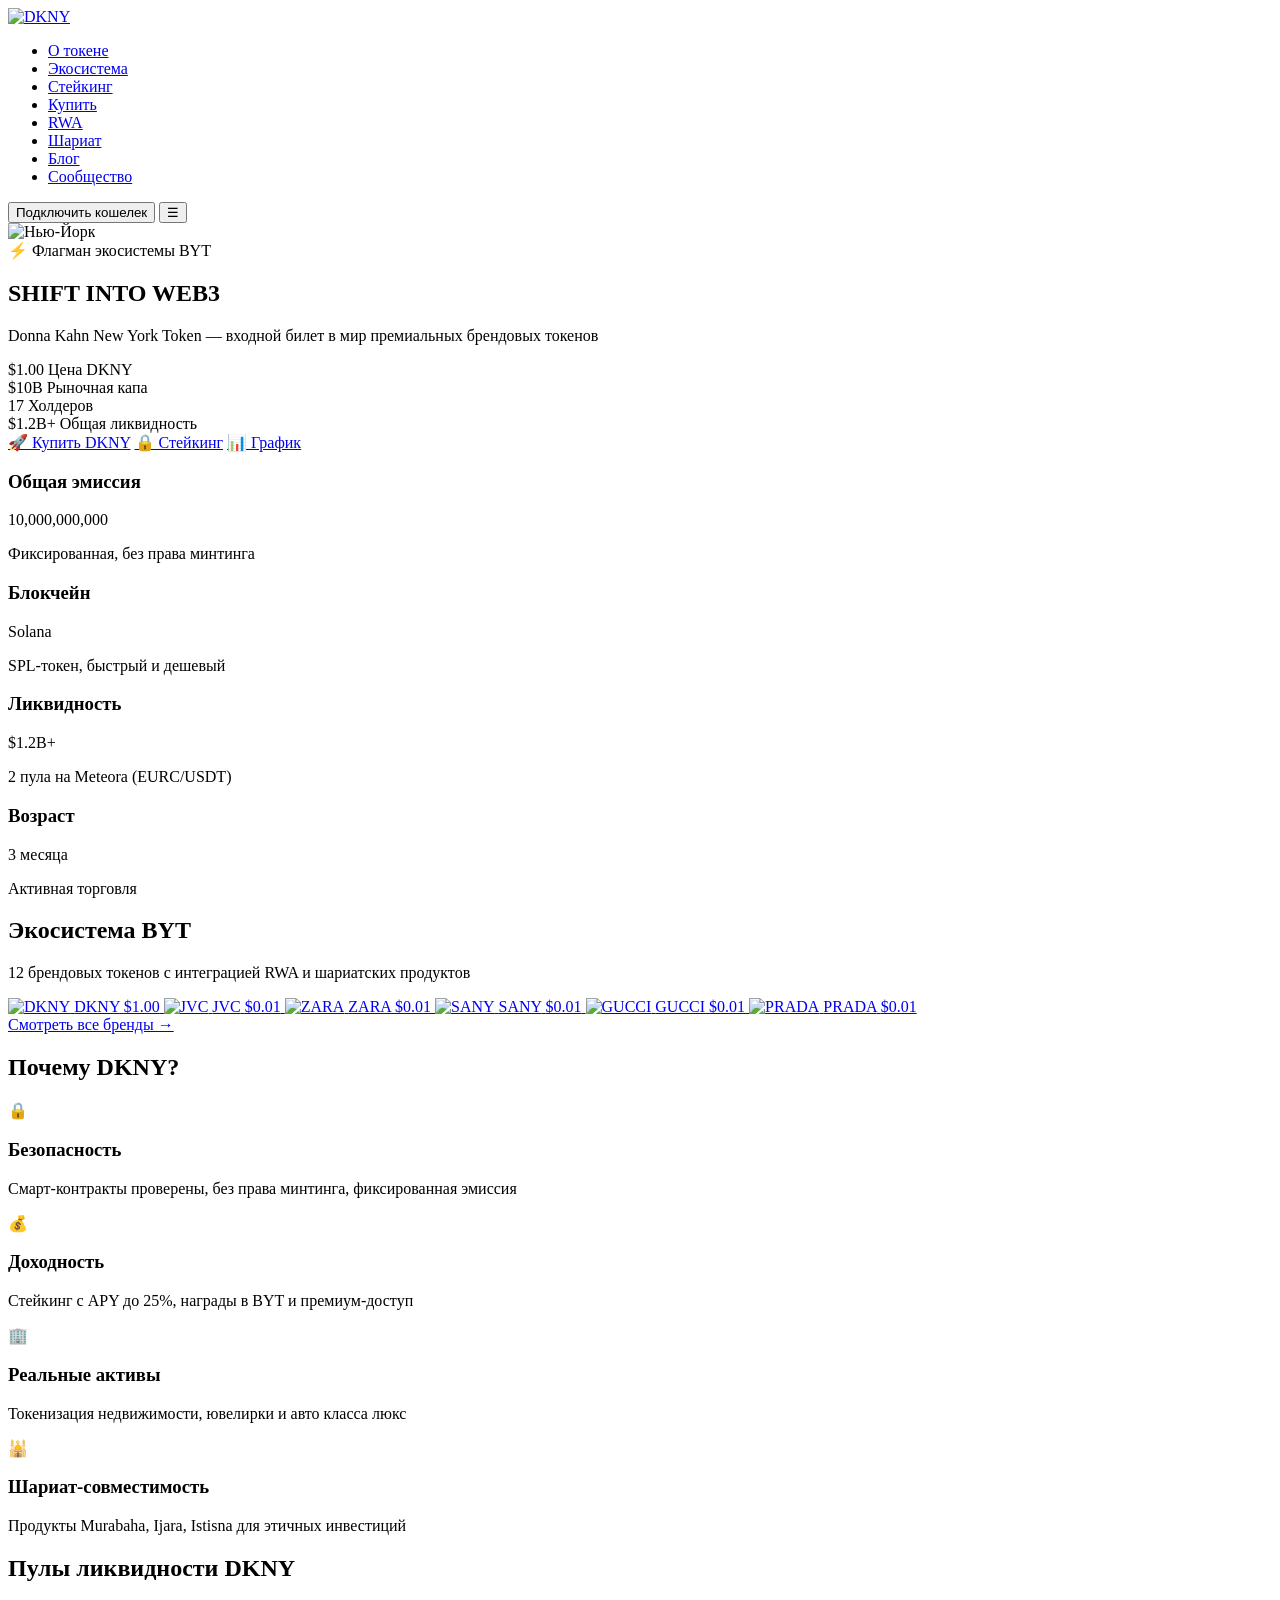
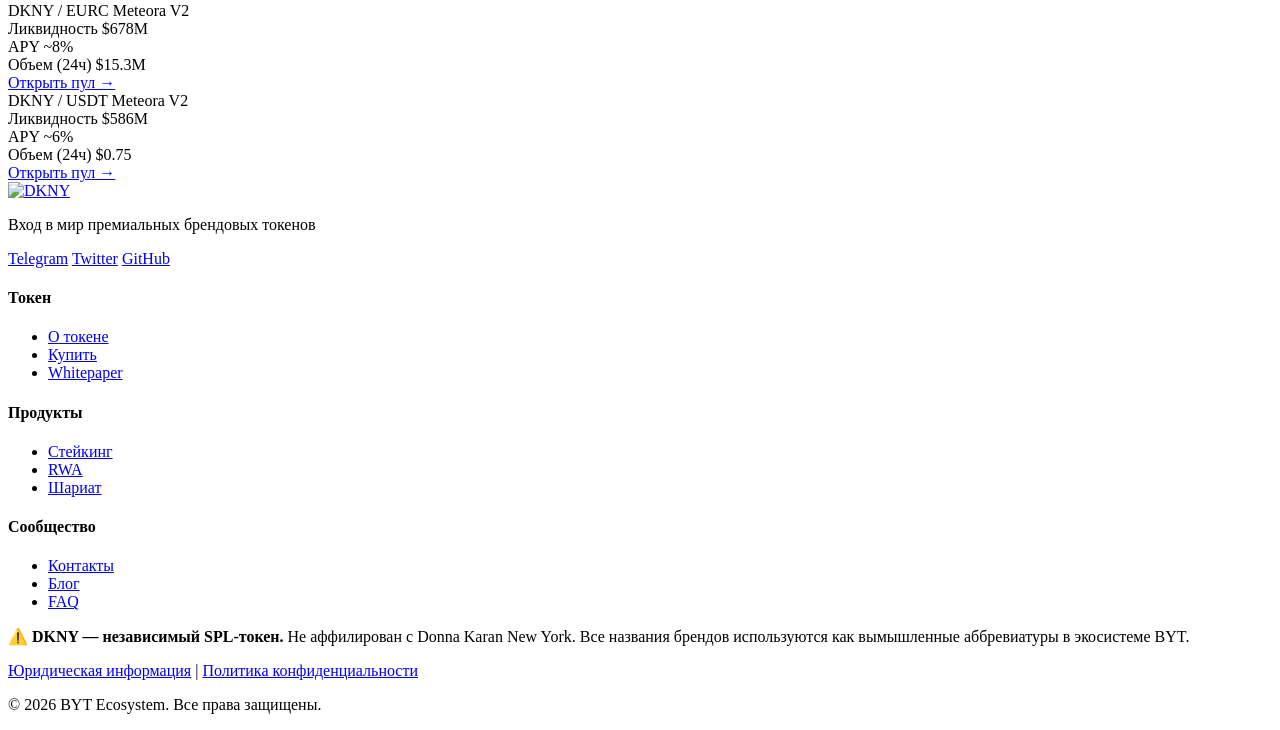
==== index.html @ 8e1dc256 "Create index.html" ====
<!DOCTYPE html>
<html lang="ru">
<head>
    <meta charset="UTF-8">
    <meta name="viewport" content="width=device-width, initial-scale=1.0">
    <title>DKNY Token — Вход в экосистему BYT</title>
    <meta name="description" content="DKNY — флагманский токен экосистемы BYT с интеграцией RWA и шариатских продуктов.">
    
    <!-- Подключение стилей -->
    <link rel="stylesheet" href="css/style.css">
    <link rel="stylesheet" href="css/header.css">
    <link rel="stylesheet" href="css/footer.css">
    <link rel="stylesheet" href="css/responsive.css">
    
    <!-- Шрифты -->
    <link href="https://fonts.googleapis.com/css2?family=Playfair+Display:wght@400;700&family=Inter:wght@300;400;600&display=swap" rel="stylesheet">
    
    <!-- Favicon -->
    <link rel="icon" type="image/x-icon" href="images/favicon.ico">
</head>
<body>
    <!-- ХЕДЕР -->
    <header class="header">
        <div class="container">
            <div class="header-inner">
                <a href="index.html" class="logo">
                    <img src="images/logo.svg" alt="DKNY" width="120">
                </a>
                
                <nav class="nav">
                    <ul>
                        <li><a href="about.html">О токене</a></li>
                        <li><a href="ecosystem.html">Экосистема</a></li>
                        <li><a href="staking.html">Стейкинг</a></li>
                        <li><a href="buy.html">Купить</a></li>
                        <li><a href="rwa.html">RWA</a></li>
                        <li><a href="islamic.html">Шариат</a></li>
                        <li><a href="blog.html">Блог</a></li>
                        <li><a href="community.html">Сообщество</a></li>
                    </ul>
                </nav>
                
                <div class="header-actions">
                    <button id="connectWallet" class="btn btn-gold">Подключить кошелек</button>
                    <button class="menu-toggle" aria-label="Меню">☰</button>
                </div>
            </div>
        </div>
    </header>

    <!-- HERO СЕКЦИЯ -->
    <section class="hero">
        <div class="hero-bg">
            <img src="https://images.unsplash.com/photo-1519501025264-65ba15a82390?w=1920" alt="Нью-Йорк" class="hero-image">
            <div class="hero-overlay"></div>
        </div>
        <div class="container">
            <div class="hero-content">
                <div class="hero-badge">
                    <span class="badge">⚡ Флагман экосистемы BYT</span>
                </div>
                <h1 class="hero-title">SHIFT INTO <span class="highlight">WEB3</span></h1>
                <p class="hero-subtitle">Donna Kahn New York Token — входной билет в мир премиальных брендовых токенов</p>
                
                <div class="hero-stats">
                    <div class="stat-item">
                        <span class="stat-value">$1.00</span>
                        <span class="stat-label">Цена DKNY</span>
                    </div>
                    <div class="stat-item">
                        <span class="stat-value">$10B</span>
                        <span class="stat-label">Рыночная капа</span>
                    </div>
                    <div class="stat-item">
                        <span class="stat-value">17</span>
                        <span class="stat-label">Холдеров</span>
                    </div>
                    <div class="stat-item">
                        <span class="stat-value">$1.2B+</span>
                        <span class="stat-label">Общая ликвидность</span>
                    </div>
                </div>
                
                <div class="hero-actions">
                    <a href="buy.html" class="btn btn-gold btn-large">🚀 Купить DKNY</a>
                    <a href="staking.html" class="btn btn-outline btn-large">🔒 Стейкинг</a>
                    <a href="https://www.geckoterminal.com/solana/pools/EmsdfHbAczQBZPrP1eHUs5W1dAhFpJRfuntTfPtYnXdG" target="_blank" class="btn btn-outline btn-large">📊 График</a>
                </div>
            </div>
        </div>
    </section>

    <!-- МЕТРИКИ ТОКЕНА -->
    <section class="metrics">
        <div class="container">
            <div class="metrics-grid">
                <div class="metric-card">
                    <h3>Общая эмиссия</h3>
                    <p class="metric-value">10,000,000,000</p>
                    <span class="metric-label">Фиксированная, без права минтинга</span>
                </div>
                <div class="metric-card">
                    <h3>Блокчейн</h3>
                    <p class="metric-value">Solana</p>
                    <span class="metric-label">SPL-токен, быстрый и дешевый</span>
                </div>
                <div class="metric-card">
                    <h3>Ликвидность</h3>
                    <p class="metric-value">$1.2B+</p>
                    <span class="metric-label">2 пула на Meteora (EURC/USDT)</span>
                </div>
                <div class="metric-card">
                    <h3>Возраст</h3>
                    <p class="metric-value">3 месяца</p>
                    <span class="metric-label">Активная торговля</span>
                </div>
            </div>
        </div>
    </section>

    <!-- ЭКОСИСТЕМА БРЕНДОВ -->
    <section class="ecosystem">
        <div class="container">
            <div class="section-header">
                <h2 class="section-title">Экосистема <span class="highlight">BYT</span></h2>
                <p class="section-subtitle">12 брендовых токенов с интеграцией RWA и шариатских продуктов</p>
            </div>
            
            <div class="brand-grid">
                <a href="#" class="brand-card">
                    <img src="images/tokens/dkny.svg" alt="DKNY" class="brand-logo">
                    <span class="brand-name">DKNY</span>
                    <span class="brand-price">$1.00</span>
                </a>
                <a href="#" class="brand-card">
                    <img src="images/tokens/jvc.svg" alt="JVC" class="brand-logo">
                    <span class="brand-name">JVC</span>
                    <span class="brand-price">$0.01</span>
                </a>
                <a href="#" class="brand-card">
                    <img src="images/tokens/zara.svg" alt="ZARA" class="brand-logo">
                    <span class="brand-name">ZARA</span>
                    <span class="brand-price">$0.01</span>
                </a>
                <a href="#" class="brand-card">
                    <img src="images/tokens/sany.svg" alt="SANY" class="brand-logo">
                    <span class="brand-name">SANY</span>
                    <span class="brand-price">$0.01</span>
                </a>
                <a href="#" class="brand-card">
                    <img src="images/tokens/gucci.svg" alt="GUCCI" class="brand-logo">
                    <span class="brand-name">GUCCI</span>
                    <span class="brand-price">$0.01</span>
                </a>
                <a href="#" class="brand-card">
                    <img src="images/tokens/prada.svg" alt="PRADA" class="brand-logo">
                    <span class="brand-name">PRADA</span>
                    <span class="brand-price">$0.01</span>
                </a>
            </div>
            
            <div class="text-center">
                <a href="ecosystem.html" class="btn btn-outline">Смотреть все бренды →</a>
            </div>
        </div>
    </section>

    <!-- ПРЕИМУЩЕСТВА -->
    <section class="advantages">
        <div class="container">
            <div class="section-header">
                <h2 class="section-title">Почему <span class="highlight">DKNY</span>?</h2>
            </div>
            
            <div class="advantages-grid">
                <div class="advantage-card">
                    <div class="advantage-icon">🔒</div>
                    <h3>Безопасность</h3>
                    <p>Смарт-контракты проверены, без права минтинга, фиксированная эмиссия</p>
                </div>
                <div class="advantage-card">
                    <div class="advantage-icon">💰</div>
                    <h3>Доходность</h3>
                    <p>Стейкинг с APY до 25%, награды в BYT и премиум-доступ</p>
                </div>
                <div class="advantage-card">
                    <div class="advantage-icon">🏢</div>
                    <h3>Реальные активы</h3>
                    <p>Токенизация недвижимости, ювелирки и авто класса люкс</p>
                </div>
                <div class="advantage-card">
                    <div class="advantage-icon">🕌</div>
                    <h3>Шариат-совместимость</h3>
                    <p>Продукты Murabaha, Ijara, Istisna для этичных инвестиций</p>
                </div>
            </div>
        </div>
    </section>

    <!-- ПУЛЫ ЛИКВИДНОСТИ -->
    <section class="pools">
        <div class="container">
            <div class="section-header">
                <h2 class="section-title">Пулы ликвидности <span class="highlight">DKNY</span></h2>
            </div>
            
            <div class="pools-grid">
                <div class="pool-card">
                    <div class="pool-header">
                        <span class="pool-pair">DKNY / EURC</span>
                        <span class="pool-dex">Meteora V2</span>
                    </div>
                    <div class="pool-body">
                        <div class="pool-stat">
                            <span class="stat-label">Ликвидность</span>
                            <span class="stat-value">$678M</span>
                        </div>
                        <div class="pool-stat">
                            <span class="stat-label">APY</span>
                            <span class="stat-value">~8%</span>
                        </div>
                        <div class="pool-stat">
                            <span class="stat-label">Объем (24ч)</span>
                            <span class="stat-value">$15.3M</span>
                        </div>
                    </div>
                    <a href="https://www.geckoterminal.com/solana/pools/EmsdfHbAczQBZPrP1eHUs5W1dAhFpJRfuntTfPtYnXdG" target="_blank" class="pool-link">Открыть пул →</a>
                </div>
                
                <div class="pool-card">
                    <div class="pool-header">
                        <span class="pool-pair">DKNY / USDT</span>
                        <span class="pool-dex">Meteora V2</span>
                    </div>
                    <div class="pool-body">
                        <div class="pool-stat">
                            <span class="stat-label">Ликвидность</span>
                            <span class="stat-value">$586M</span>
                        </div>
                        <div class="pool-stat">
                            <span class="stat-label">APY</span>
                            <span class="stat-value">~6%</span>
                        </div>
                        <div class="pool-stat">
                            <span class="stat-label">Объем (24ч)</span>
                            <span class="stat-value">$0.75</span>
                        </div>
                    </div>
                    <a href="https://www.geckoterminal.com/solana/pools/MzAkpwXbRBKXGxk3EauiiNPZ6omBmjTCZAVvn6dja33" target="_blank" class="pool-link">Открыть пул →</a>
                </div>
            </div>
        </div>
    </section>

    <!-- ФУТЕР -->
    <footer class="footer">
        <div class="container">
            <div class="footer-top">
                <div class="footer-brand">
                    <a href="index.html" class="footer-logo">
                        <img src="images/logo.svg" alt="DKNY" width="100">
                    </a>
                    <p class="footer-description">Вход в мир премиальных брендовых токенов</p>
                    <div class="footer-social">
                        <a href="https://t.me/dkny_token" target="_blank" class="social-link">Telegram</a>
                        <a href="#" class="social-link">Twitter</a>
                        <a href="https://github.com/byt-assist" target="_blank" class="social-link">GitHub</a>
                    </div>
                </div>
                
                <div class="footer-links">
                    <div class="footer-column">
                        <h4>Токен</h4>
                        <ul>
                            <li><a href="about.html">О токене</a></li>
                            <li><a href="buy.html">Купить</a></li>
                            <li><a href="whitepaper.html">Whitepaper</a></li>
                        </ul>
                    </div>
                    <div class="footer-column">
                        <h4>Продукты</h4>
                        <ul>
                            <li><a href="staking.html">Стейкинг</a></li>
                            <li><a href="rwa.html">RWA</a></li>
                            <li><a href="islamic.html">Шариат</a></li>
                        </ul>
                    </div>
                    <div class="footer-column">
                        <h4>Сообщество</h4>
                        <ul>
                            <li><a href="community.html">Контакты</a></li>
                            <li><a href="blog.html">Блог</a></li>
                            <li><a href="faq.html">FAQ</a></li>
                        </ul>
                    </div>
                </div>
            </div>
            
            <div class="footer-bottom">
                <div class="legal-disclaimer">
                    <p>⚠️ <strong>DKNY — независимый SPL-токен.</strong> Не аффилирован с Donna Karan New York. Все названия брендов используются как вымышленные аббревиатуры в экосистеме BYT.</p>
                    <p><a href="legal.html">Юридическая информация</a> | <a href="#">Политика конфиденциальности</a></p>
                </div>
                <p class="footer-copy">© 2026 BYT Ecosystem. Все права защищены.</p>
            </div>
        </div>
    </footer>

    <!-- ПОДКЛЮЧЕНИЕ JS -->
    <script src="js/main.js"></script>
    <script src="js/wallet.js"></script>
    <script src="js/animations.js"></script>
</body>
</html>
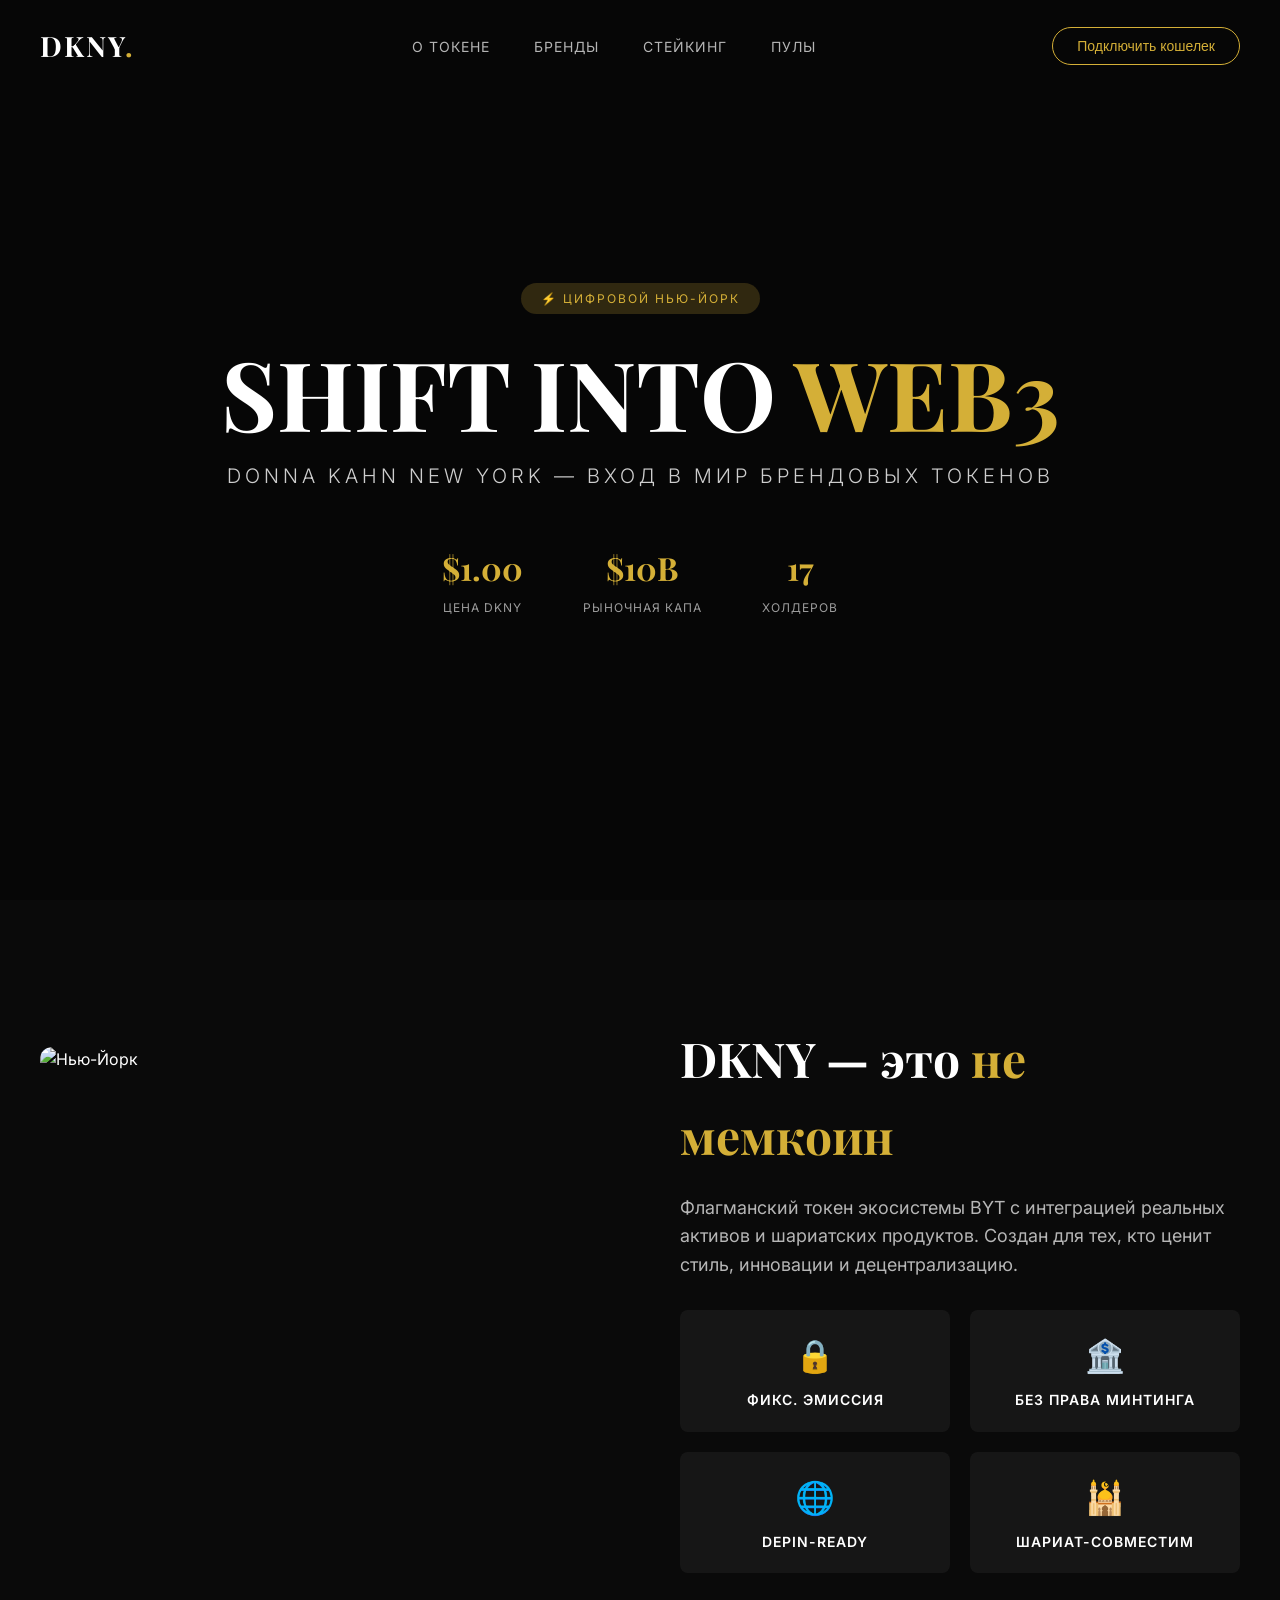
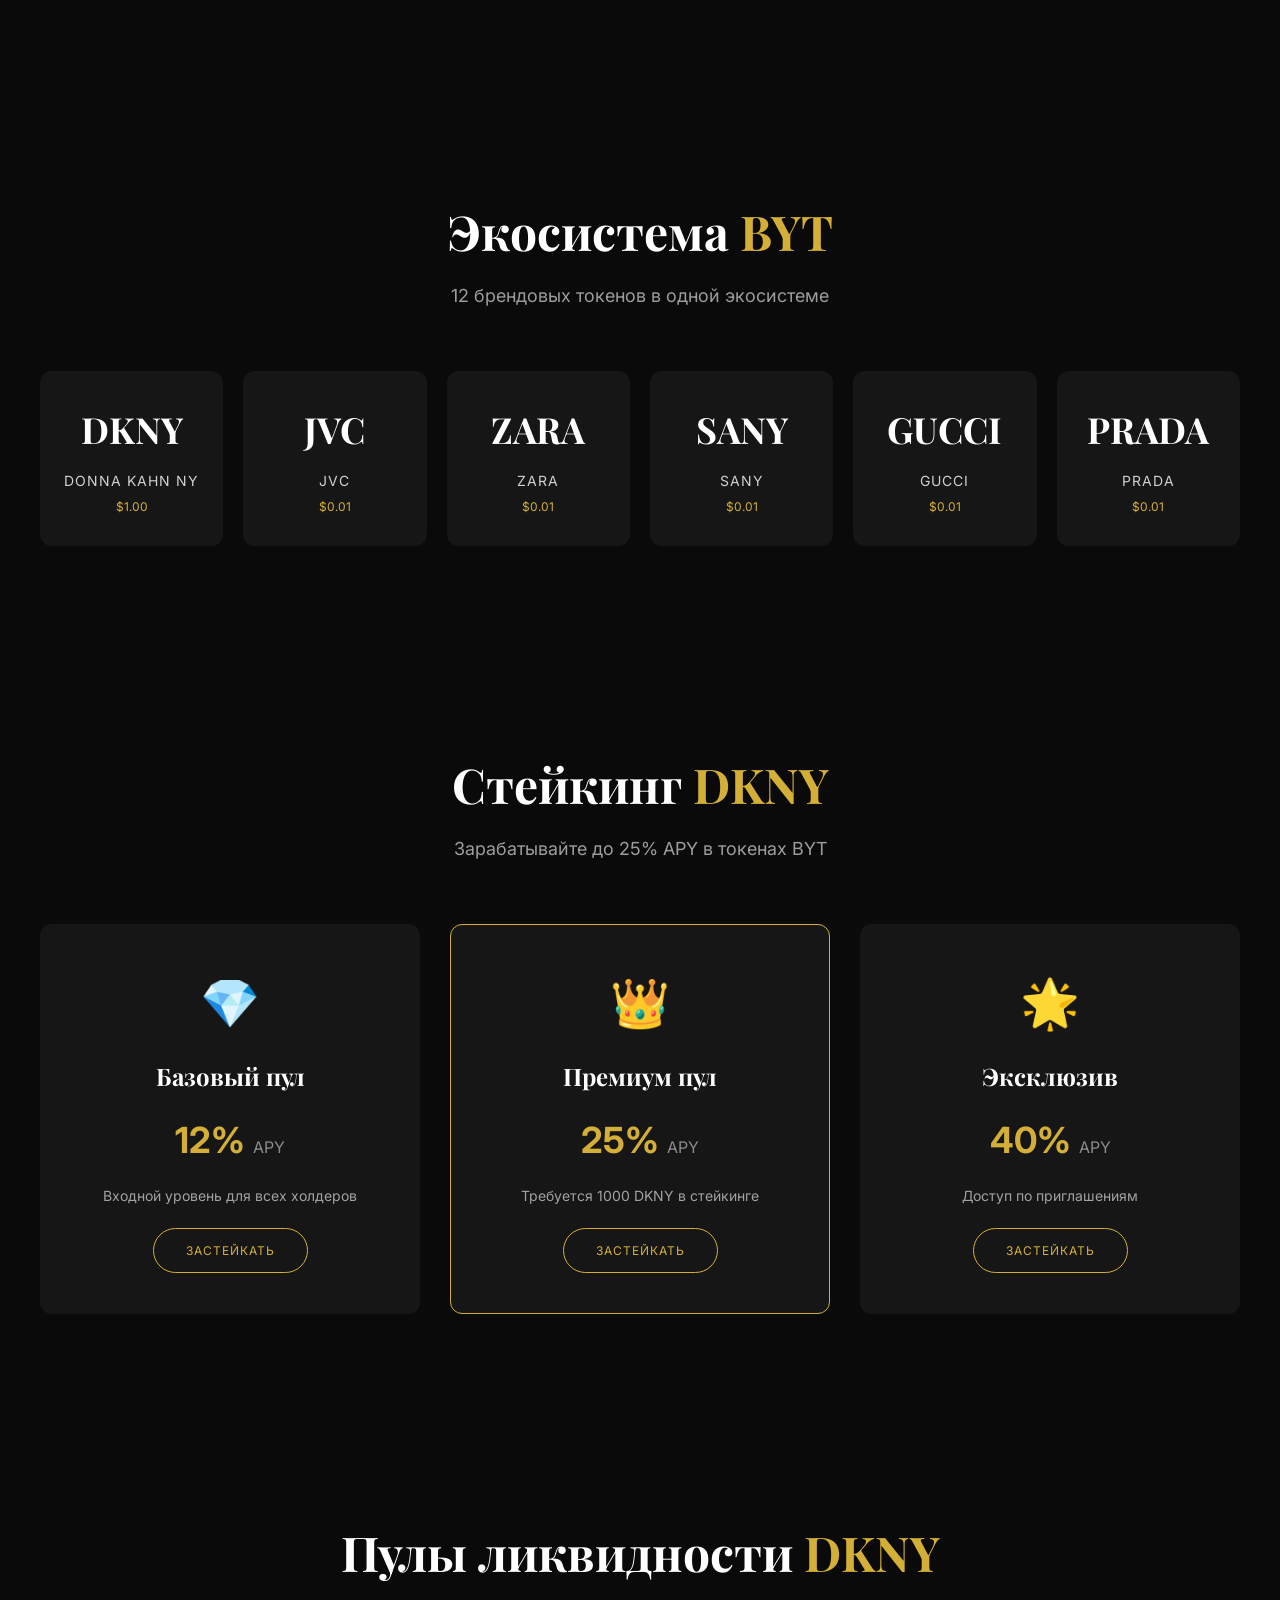
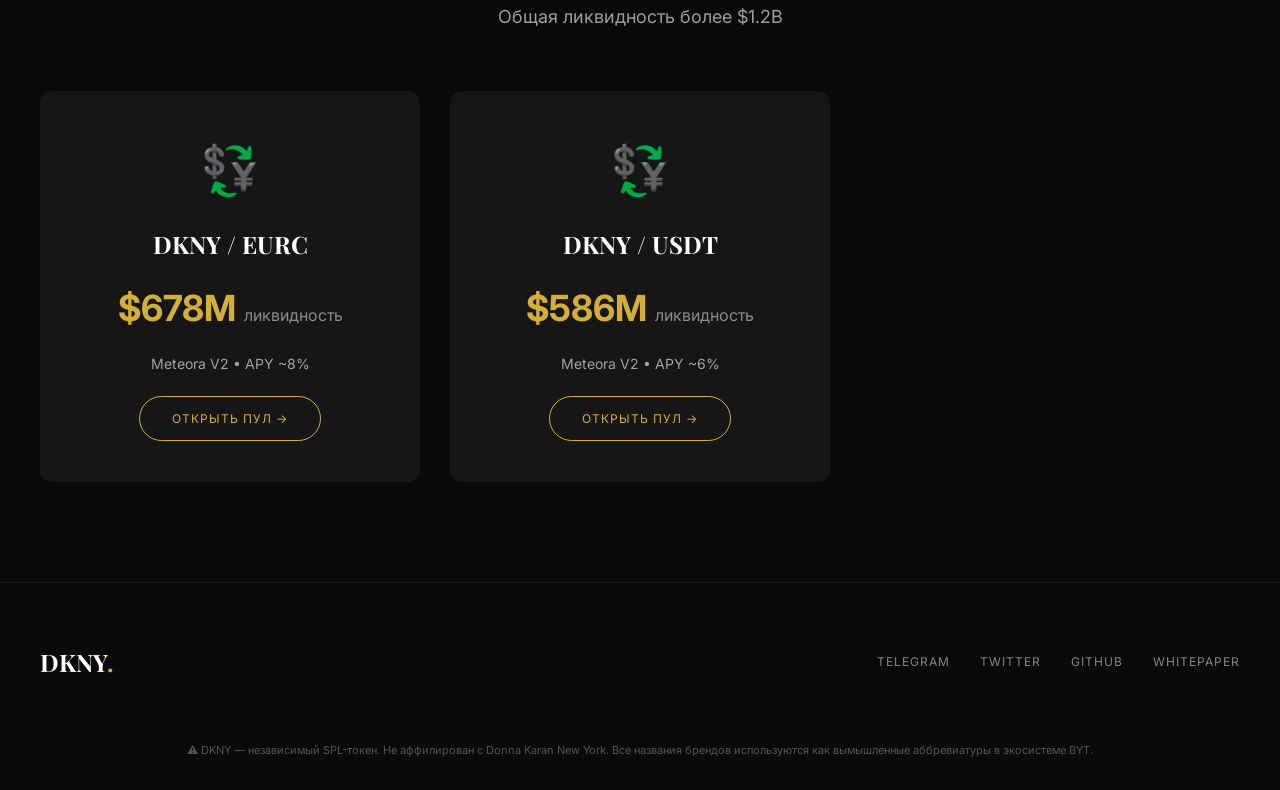
==== commit bcda29a2: "Update index.html" ====
--- a/index.html
+++ b/index.html
@@ -3,250 +3,705 @@
 <head>
     <meta charset="UTF-8">
     <meta name="viewport" content="width=device-width, initial-scale=1.0">
-    <title>DKNY Token — Вход в экосистему BYT</title>
-    <meta name="description" content="DKNY — флагманский токен экосистемы BYT с интеграцией RWA и шариатских продуктов.">
-    
-    <!-- Подключение стилей -->
-    <link rel="stylesheet" href="css/style.css">
-    <link rel="stylesheet" href="css/header.css">
-    <link rel="stylesheet" href="css/footer.css">
-    <link rel="stylesheet" href="css/responsive.css">
+    <title>DKNY — Цифровой Нью-Йорк</title>
     
     <!-- Шрифты -->
-    <link href="https://fonts.googleapis.com/css2?family=Playfair+Display:wght@400;700&family=Inter:wght@300;400;600&display=swap" rel="stylesheet">
+    <link href="https://fonts.googleapis.com/css2?family=Playfair+Display:wght@400;700&family=Inter:wght@300;400&display=swap" rel="stylesheet">
     
-    <!-- Favicon -->
-    <link rel="icon" type="image/x-icon" href="images/favicon.ico">
+    <style>
+        /* ===== БАЗОВЫЕ СТИЛИ ===== */
+        * {
+            margin: 0;
+            padding: 0;
+            box-sizing: border-box;
+        }
+        
+        body {
+            font-family: 'Inter', sans-serif;
+            background: #0A0A0A;
+            color: #FFFFFF;
+            line-height: 1.6;
+            overflow-x: hidden;
+        }
+        
+        a {
+            text-decoration: none;
+            color: inherit;
+        }
+        
+        img {
+            max-width: 100%;
+            display: block;
+        }
+        
+        .container {
+            max-width: 1400px;
+            margin: 0 auto;
+            padding: 0 40px;
+        }
+        
+        /* ===== HEADER (ПРОЗРАЧНЫЙ) ===== */
+        .header {
+            position: fixed;
+            top: 0;
+            left: 0;
+            width: 100%;
+            padding: 24px 40px;
+            display: flex;
+            justify-content: space-between;
+            align-items: center;
+            z-index: 1000;
+            background: transparent;
+            transition: all 0.3s ease;
+        }
+        
+        .header.scrolled {
+            background: rgba(10, 10, 10, 0.9);
+            backdrop-filter: blur(10px);
+            padding: 16px 40px;
+        }
+        
+        .logo {
+            font-family: 'Playfair Display', serif;
+            font-size: 28px;
+            font-weight: 700;
+            letter-spacing: 2px;
+            color: #FFFFFF;
+        }
+        
+        .logo span {
+            color: #D4AF37;
+        }
+        
+        .nav a {
+            font-size: 14px;
+            letter-spacing: 1px;
+            text-transform: uppercase;
+            margin-left: 40px;
+            opacity: 0.7;
+            transition: opacity 0.3s ease;
+        }
+        
+        .nav a:hover {
+            opacity: 1;
+        }
+        
+        .wallet-btn {
+            background: transparent;
+            border: 1px solid #D4AF37;
+            color: #D4AF37;
+            padding: 10px 24px;
+            border-radius: 30px;
+            font-size: 14px;
+            cursor: pointer;
+            transition: all 0.3s ease;
+        }
+        
+        .wallet-btn:hover {
+            background: #D4AF37;
+            color: #0A0A0A;
+        }
+        
+        /* ===== HERO (ПОЛНОЭКРАННЫЙ) ===== */
+        .hero {
+            height: 100vh;
+            display: flex;
+            align-items: center;
+            justify-content: center;
+            text-align: center;
+            position: relative;
+            background: url('https://images.unsplash.com/photo-1496442226666-8d4d0e62e6e9?w=1920') center/cover no-repeat;
+        }
+        
+        .hero::after {
+            content: '';
+            position: absolute;
+            top: 0;
+            left: 0;
+            width: 100%;
+            height: 100%;
+            background: rgba(0, 0, 0, 0.4);
+        }
+        
+        .hero-content {
+            position: relative;
+            z-index: 1;
+            max-width: 900px;
+            padding: 0 20px;
+        }
+        
+        .hero-badge {
+            display: inline-block;
+            background: rgba(212, 175, 55, 0.2);
+            padding: 6px 20px;
+            border-radius: 30px;
+            font-size: 12px;
+            letter-spacing: 2px;
+            text-transform: uppercase;
+            color: #D4AF37;
+            margin-bottom: 30px;
+        }
+        
+        .hero-title {
+            font-family: 'Playfair Display', serif;
+            font-size: 96px;
+            font-weight: 700;
+            line-height: 1;
+            margin-bottom: 20px;
+        }
+        
+        .hero-title span {
+            color: #D4AF37;
+        }
+        
+        .hero-subtitle {
+            font-size: 20px;
+            font-weight: 300;
+            letter-spacing: 4px;
+            text-transform: uppercase;
+            opacity: 0.8;
+            margin-bottom: 50px;
+        }
+        
+        .hero-stats {
+            display: flex;
+            justify-content: center;
+            gap: 60px;
+        }
+        
+        .stat {
+            text-align: center;
+        }
+        
+        .stat-value {
+            font-family: 'Playfair Display', serif;
+            font-size: 32px;
+            font-weight: 700;
+            color: #D4AF37;
+        }
+        
+        .stat-label {
+            font-size: 12px;
+            text-transform: uppercase;
+            letter-spacing: 1px;
+            opacity: 0.6;
+            margin-top: 4px;
+        }
+        
+        /* ===== СЕКЦИЯ "О ТОКЕНЕ" ===== */
+        .about {
+            padding: 120px 0;
+            background: #0A0A0A;
+        }
+        
+        .about-grid {
+            display: grid;
+            grid-template-columns: 1fr 1fr;
+            gap: 80px;
+            align-items: center;
+        }
+        
+        .about-image {
+            border-radius: 12px;
+            overflow: hidden;
+        }
+        
+        .about-image img {
+            width: 100%;
+            height: 500px;
+            object-fit: cover;
+        }
+        
+        .about-text h2 {
+            font-family: 'Playfair Display', serif;
+            font-size: 48px;
+            font-weight: 700;
+            margin-bottom: 20px;
+        }
+        
+        .about-text h2 span {
+            color: #D4AF37;
+        }
+        
+        .about-text p {
+            font-size: 18px;
+            opacity: 0.7;
+            margin-bottom: 30px;
+        }
+        
+        .about-features {
+            display: grid;
+            grid-template-columns: 1fr 1fr;
+            gap: 20px;
+        }
+        
+        .feature {
+            background: rgba(255, 255, 255, 0.05);
+            padding: 20px;
+            border-radius: 8px;
+            text-align: center;
+        }
+        
+        .feature-icon {
+            font-size: 32px;
+            margin-bottom: 8px;
+        }
+        
+        .feature-title {
+            font-size: 14px;
+            font-weight: 600;
+            text-transform: uppercase;
+            letter-spacing: 1px;
+        }
+        
+        /* ===== ЭКОСИСТЕМА (ГАЛЕРЕЯ БРЕНДОВ) ===== */
+        .ecosystem {
+            padding: 100px 0;
+            background: #0A0A0A;
+        }
+        
+        .section-header {
+            text-align: center;
+            margin-bottom: 60px;
+        }
+        
+        .section-header h2 {
+            font-family: 'Playfair Display', serif;
+            font-size: 48px;
+        }
+        
+        .section-header h2 span {
+            color: #D4AF37;
+        }
+        
+        .section-header p {
+            font-size: 18px;
+            opacity: 0.6;
+            margin-top: 12px;
+        }
+        
+        .brand-grid {
+            display: grid;
+            grid-template-columns: repeat(6, 1fr);
+            gap: 20px;
+        }
+        
+        .brand-card {
+            background: rgba(255, 255, 255, 0.05);
+            padding: 30px 20px;
+            border-radius: 12px;
+            text-align: center;
+            transition: all 0.3s ease;
+        }
+        
+        .brand-card:hover {
+            background: rgba(212, 175, 55, 0.1);
+            transform: translateY(-5px);
+        }
+        
+        .brand-logo {
+            font-size: 36px;
+            margin-bottom: 12px;
+            font-weight: 700;
+            font-family: 'Playfair Display', serif;
+        }
+        
+        .brand-name {
+            font-size: 14px;
+            text-transform: uppercase;
+            letter-spacing: 1px;
+            opacity: 0.8;
+        }
+        
+        .brand-price {
+            font-size: 12px;
+            color: #D4AF37;
+            margin-top: 4px;
+        }
+        
+        /* ===== СТЕЙКИНГ ===== */
+        .staking {
+            padding: 100px 0;
+            background: #0A0A0A;
+        }
+        
+        .staking-grid {
+            display: grid;
+            grid-template-columns: repeat(3, 1fr);
+            gap: 30px;
+        }
+        
+        .pool-card {
+            background: rgba(255, 255, 255, 0.05);
+            padding: 40px 30px;
+            border-radius: 12px;
+            text-align: center;
+            transition: all 0.3s ease;
+            border: 1px solid transparent;
+        }
+        
+        .pool-card:hover {
+            border-color: #D4AF37;
+        }
+        
+        .pool-card.premium {
+            border-color: #D4AF37;
+        }
+        
+        .pool-card .pool-icon {
+            font-size: 48px;
+            margin-bottom: 16px;
+        }
+        
+        .pool-card h3 {
+            font-family: 'Playfair Display', serif;
+            font-size: 24px;
+            margin-bottom: 8px;
+        }
+        
+        .pool-card .apy {
+            font-size: 36px;
+            font-weight: 700;
+            color: #D4AF37;
+            margin: 16px 0;
+        }
+        
+        .pool-card .apy small {
+            font-size: 16px;
+            font-weight: 400;
+            color: #FFFFFF;
+            opacity: 0.5;
+        }
+        
+        .pool-card .pool-desc {
+            font-size: 14px;
+            opacity: 0.6;
+            margin-bottom: 20px;
+        }
+        
+        .pool-btn {
+            display: inline-block;
+            padding: 12px 32px;
+            border: 1px solid #D4AF37;
+            color: #D4AF37;
+            border-radius: 30px;
+            transition: all 0.3s ease;
+            text-transform: uppercase;
+            font-size: 12px;
+            letter-spacing: 1px;
+        }
+        
+        .pool-btn:hover {
+            background: #D4AF37;
+            color: #0A0A0A;
+        }
+        
+        /* ===== ФУТЕР ===== */
+        .footer {
+            padding: 60px 0 30px;
+            background: #0A0A0A;
+            border-top: 1px solid rgba(255, 255, 255, 0.05);
+        }
+        
+        .footer-content {
+            display: flex;
+            justify-content: space-between;
+            align-items: center;
+            flex-wrap: wrap;
+            gap: 30px;
+        }
+        
+        .footer-brand {
+            font-family: 'Playfair Display', serif;
+            font-size: 24px;
+            font-weight: 700;
+        }
+        
+        .footer-brand span {
+            color: #D4AF37;
+        }
+        
+        .footer-links {
+            display: flex;
+            gap: 30px;
+        }
+        
+        .footer-links a {
+            font-size: 12px;
+            text-transform: uppercase;
+            letter-spacing: 1px;
+            opacity: 0.5;
+            transition: opacity 0.3s ease;
+        }
+        
+        .footer-links a:hover {
+            opacity: 1;
+        }
+        
+        .footer-disclaimer {
+            width: 100%;
+            font-size: 11px;
+            opacity: 0.3;
+            text-align: center;
+            margin-top: 30px;
+            padding-top: 30px;
+            border-top: 1px solid rgba(255, 255, 255, 0.05);
+        }
+        
+        /* ===== АДАПТИВНОСТЬ ===== */
+        @media (max-width: 992px) {
+            .hero-title {
+                font-size: 64px;
+            }
+            
+            .about-grid {
+                grid-template-columns: 1fr;
+                gap: 40px;
+            }
+            
+            .brand-grid {
+                grid-template-columns: repeat(3, 1fr);
+            }
+            
+            .staking-grid {
+                grid-template-columns: repeat(2, 1fr);
+            }
+        }
+        
+        @media (max-width: 768px) {
+            .container {
+                padding: 0 20px;
+            }
+            
+            .header {
+                padding: 16px 20px;
+            }
+            
+            .nav a {
+                margin-left: 20px;
+                font-size: 12px;
+            }
+            
+            .hero-title {
+                font-size: 48px;
+            }
+            
+            .hero-stats {
+                gap: 30px;
+                flex-wrap: wrap;
+            }
+            
+            .hero-stats .stat {
+                flex: 1 1 40%;
+            }
+            
+            .brand-grid {
+                grid-template-columns: repeat(2, 1fr);
+            }
+            
+            .staking-grid {
+                grid-template-columns: 1fr;
+            }
+            
+            .about-features {
+                grid-template-columns: 1fr;
+            }
+            
+            .footer-content {
+                flex-direction: column;
+                text-align: center;
+            }
+        }
+        
+        @media (max-width: 480px) {
+            .hero-title {
+                font-size: 36px;
+            }
+            
+            .hero-subtitle {
+                font-size: 14px;
+            }
+            
+            .brand-grid {
+                grid-template-columns: 1fr 1fr;
+                gap: 12px;
+            }
+        }
+    </style>
 </head>
 <body>
     <!-- ХЕДЕР -->
-    <header class="header">
-        <div class="container">
-            <div class="header-inner">
-                <a href="index.html" class="logo">
-                    <img src="images/logo.svg" alt="DKNY" width="120">
-                </a>
-                
-                <nav class="nav">
-                    <ul>
-                        <li><a href="about.html">О токене</a></li>
-                        <li><a href="ecosystem.html">Экосистема</a></li>
-                        <li><a href="staking.html">Стейкинг</a></li>
-                        <li><a href="buy.html">Купить</a></li>
-                        <li><a href="rwa.html">RWA</a></li>
-                        <li><a href="islamic.html">Шариат</a></li>
-                        <li><a href="blog.html">Блог</a></li>
-                        <li><a href="community.html">Сообщество</a></li>
-                    </ul>
-                </nav>
-                
-                <div class="header-actions">
-                    <button id="connectWallet" class="btn btn-gold">Подключить кошелек</button>
-                    <button class="menu-toggle" aria-label="Меню">☰</button>
-                </div>
-            </div>
-        </div>
+    <header class="header" id="header">
+        <a href="#" class="logo">DKNY<span>.</span></a>
+        <nav class="nav">
+            <a href="#about">О токене</a>
+            <a href="#ecosystem">Бренды</a>
+            <a href="#staking">Стейкинг</a>
+            <a href="#pools">Пулы</a>
+        </nav>
+        <button class="wallet-btn" id="connectWallet">Подключить кошелек</button>
     </header>
 
-    <!-- HERO СЕКЦИЯ -->
+    <!-- HERO -->
     <section class="hero">
-        <div class="hero-bg">
-            <img src="https://images.unsplash.com/photo-1519501025264-65ba15a82390?w=1920" alt="Нью-Йорк" class="hero-image">
-            <div class="hero-overlay"></div>
-        </div>
-        <div class="container">
-            <div class="hero-content">
-                <div class="hero-badge">
-                    <span class="badge">⚡ Флагман экосистемы BYT</span>
-                </div>
-                <h1 class="hero-title">SHIFT INTO <span class="highlight">WEB3</span></h1>
-                <p class="hero-subtitle">Donna Kahn New York Token — входной билет в мир премиальных брендовых токенов</p>
-                
-                <div class="hero-stats">
-                    <div class="stat-item">
-                        <span class="stat-value">$1.00</span>
-                        <span class="stat-label">Цена DKNY</span>
-                    </div>
-                    <div class="stat-item">
-                        <span class="stat-value">$10B</span>
-                        <span class="stat-label">Рыночная капа</span>
-                    </div>
-                    <div class="stat-item">
-                        <span class="stat-value">17</span>
-                        <span class="stat-label">Холдеров</span>
-                    </div>
-                    <div class="stat-item">
-                        <span class="stat-value">$1.2B+</span>
-                        <span class="stat-label">Общая ликвидность</span>
-                    </div>
-                </div>
-                
-                <div class="hero-actions">
-                    <a href="buy.html" class="btn btn-gold btn-large">🚀 Купить DKNY</a>
-                    <a href="staking.html" class="btn btn-outline btn-large">🔒 Стейкинг</a>
-                    <a href="https://www.geckoterminal.com/solana/pools/EmsdfHbAczQBZPrP1eHUs5W1dAhFpJRfuntTfPtYnXdG" target="_blank" class="btn btn-outline btn-large">📊 График</a>
+        <div class="hero-content">
+            <div class="hero-badge">⚡ Цифровой Нью-Йорк</div>
+            <h1 class="hero-title">SHIFT INTO <span>WEB3</span></h1>
+            <p class="hero-subtitle">Donna Kahn New York — вход в мир брендовых токенов</p>
+            
+            <div class="hero-stats">
+                <div class="stat">
+                    <div class="stat-value">$1.00</div>
+                    <div class="stat-label">Цена DKNY</div>
+                </div>
+                <div class="stat">
+                    <div class="stat-value">$10B</div>
+                    <div class="stat-label">Рыночная капа</div>
+                </div>
+                <div class="stat">
+                    <div class="stat-value">17</div>
+                    <div class="stat-label">Холдеров</div>
                 </div>
             </div>
         </div>
     </section>
 
-    <!-- МЕТРИКИ ТОКЕНА -->
-    <section class="metrics">
+    <!-- О ТОКЕНЕ -->
+    <section class="about" id="about">
         <div class="container">
-            <div class="metrics-grid">
-                <div class="metric-card">
-                    <h3>Общая эмиссия</h3>
-                    <p class="metric-value">10,000,000,000</p>
-                    <span class="metric-label">Фиксированная, без права минтинга</span>
-                </div>
-                <div class="metric-card">
-                    <h3>Блокчейн</h3>
-                    <p class="metric-value">Solana</p>
-                    <span class="metric-label">SPL-токен, быстрый и дешевый</span>
-                </div>
-                <div class="metric-card">
-                    <h3>Ликвидность</h3>
-                    <p class="metric-value">$1.2B+</p>
-                    <span class="metric-label">2 пула на Meteora (EURC/USDT)</span>
-                </div>
-                <div class="metric-card">
-                    <h3>Возраст</h3>
-                    <p class="metric-value">3 месяца</p>
-                    <span class="metric-label">Активная торговля</span>
+            <div class="about-grid">
+                <div class="about-image">
+                    <img src="https://images.unsplash.com/photo-1519501025264-65ba15a82390?w=800" alt="Нью-Йорк">
+                </div>
+                <div class="about-text">
+                    <h2>DKNY — это <span>не мемкоин</span></h2>
+                    <p>Флагманский токен экосистемы BYT с интеграцией реальных активов и шариатских продуктов. Создан для тех, кто ценит стиль, инновации и децентрализацию.</p>
+                    
+                    <div class="about-features">
+                        <div class="feature">
+                            <div class="feature-icon">🔒</div>
+                            <div class="feature-title">Фикс. эмиссия</div>
+                        </div>
+                        <div class="feature">
+                            <div class="feature-icon">🏦</div>
+                            <div class="feature-title">Без права минтинга</div>
+                        </div>
+                        <div class="feature">
+                            <div class="feature-icon">🌐</div>
+                            <div class="feature-title">DePIN-ready</div>
+                        </div>
+                        <div class="feature">
+                            <div class="feature-icon">🕌</div>
+                            <div class="feature-title">Шариат-совместим</div>
+                        </div>
+                    </div>
                 </div>
             </div>
         </div>
     </section>
 
-    <!-- ЭКОСИСТЕМА БРЕНДОВ -->
-    <section class="ecosystem">
+    <!-- ЭКОСИСТЕМА -->
+    <section class="ecosystem" id="ecosystem">
         <div class="container">
             <div class="section-header">
-                <h2 class="section-title">Экосистема <span class="highlight">BYT</span></h2>
-                <p class="section-subtitle">12 брендовых токенов с интеграцией RWA и шариатских продуктов</p>
+                <h2>Экосистема <span>BYT</span></h2>
+                <p>12 брендовых токенов в одной экосистеме</p>
             </div>
             
             <div class="brand-grid">
-                <a href="#" class="brand-card">
-                    <img src="images/tokens/dkny.svg" alt="DKNY" class="brand-logo">
-                    <span class="brand-name">DKNY</span>
-                    <span class="brand-price">$1.00</span>
-                </a>
-                <a href="#" class="brand-card">
-                    <img src="images/tokens/jvc.svg" alt="JVC" class="brand-logo">
-                    <span class="brand-name">JVC</span>
-                    <span class="brand-price">$0.01</span>
-                </a>
-                <a href="#" class="brand-card">
-                    <img src="images/tokens/zara.svg" alt="ZARA" class="brand-logo">
-                    <span class="brand-name">ZARA</span>
-                    <span class="brand-price">$0.01</span>
-                </a>
-                <a href="#" class="brand-card">
-                    <img src="images/tokens/sany.svg" alt="SANY" class="brand-logo">
-                    <span class="brand-name">SANY</span>
-                    <span class="brand-price">$0.01</span>
-                </a>
-                <a href="#" class="brand-card">
-                    <img src="images/tokens/gucci.svg" alt="GUCCI" class="brand-logo">
-                    <span class="brand-name">GUCCI</span>
-                    <span class="brand-price">$0.01</span>
-                </a>
-                <a href="#" class="brand-card">
-                    <img src="images/tokens/prada.svg" alt="PRADA" class="brand-logo">
-                    <span class="brand-name">PRADA</span>
-                    <span class="brand-price">$0.01</span>
-                </a>
-            </div>
-            
-            <div class="text-center">
-                <a href="ecosystem.html" class="btn btn-outline">Смотреть все бренды →</a>
+                <div class="brand-card">
+                    <div class="brand-logo">DKNY</div>
+                    <div class="brand-name">Donna Kahn NY</div>
+                    <div class="brand-price">$1.00</div>
+                </div>
+                <div class="brand-card">
+                    <div class="brand-logo">JVC</div>
+                    <div class="brand-name">JVC</div>
+                    <div class="brand-price">$0.01</div>
+                </div>
+                <div class="brand-card">
+                    <div class="brand-logo">ZARA</div>
+                    <div class="brand-name">ZARA</div>
+                    <div class="brand-price">$0.01</div>
+                </div>
+                <div class="brand-card">
+                    <div class="brand-logo">SANY</div>
+                    <div class="brand-name">SANY</div>
+                    <div class="brand-price">$0.01</div>
+                </div>
+                <div class="brand-card">
+                    <div class="brand-logo">GUCCI</div>
+                    <div class="brand-name">GUCCI</div>
+                    <div class="brand-price">$0.01</div>
+                </div>
+                <div class="brand-card">
+                    <div class="brand-logo">PRADA</div>
+                    <div class="brand-name">PRADA</div>
+                    <div class="brand-price">$0.01</div>
+                </div>
             </div>
         </div>
     </section>
 
-    <!-- ПРЕИМУЩЕСТВА -->
-    <section class="advantages">
+    <!-- СТЕЙКИНГ -->
+    <section class="staking" id="staking">
         <div class="container">
             <div class="section-header">
-                <h2 class="section-title">Почему <span class="highlight">DKNY</span>?</h2>
-            </div>
-            
-            <div class="advantages-grid">
-                <div class="advantage-card">
-                    <div class="advantage-icon">🔒</div>
-                    <h3>Безопасность</h3>
-                    <p>Смарт-контракты проверены, без права минтинга, фиксированная эмиссия</p>
-                </div>
-                <div class="advantage-card">
-                    <div class="advantage-icon">💰</div>
-                    <h3>Доходность</h3>
-                    <p>Стейкинг с APY до 25%, награды в BYT и премиум-доступ</p>
-                </div>
-                <div class="advantage-card">
-                    <div class="advantage-icon">🏢</div>
-                    <h3>Реальные активы</h3>
-                    <p>Токенизация недвижимости, ювелирки и авто класса люкс</p>
-                </div>
-                <div class="advantage-card">
-                    <div class="advantage-icon">🕌</div>
-                    <h3>Шариат-совместимость</h3>
-                    <p>Продукты Murabaha, Ijara, Istisna для этичных инвестиций</p>
+                <h2>Стейкинг <span>DKNY</span></h2>
+                <p>Зарабатывайте до 25% APY в токенах BYT</p>
+            </div>
+            
+            <div class="staking-grid">
+                <div class="pool-card">
+                    <div class="pool-icon">💎</div>
+                    <h3>Базовый пул</h3>
+                    <div class="apy">12% <small>APY</small></div>
+                    <p class="pool-desc">Входной уровень для всех холдеров</p>
+                    <a href="#" class="pool-btn">Застейкать</a>
+                </div>
+                
+                <div class="pool-card premium">
+                    <div class="pool-icon">👑</div>
+                    <h3>Премиум пул</h3>
+                    <div class="apy">25% <small>APY</small></div>
+                    <p class="pool-desc">Требуется 1000 DKNY в стейкинге</p>
+                    <a href="#" class="pool-btn">Застейкать</a>
+                </div>
+                
+                <div class="pool-card">
+                    <div class="pool-icon">🌟</div>
+                    <h3>Эксклюзив</h3>
+                    <div class="apy">40% <small>APY</small></div>
+                    <p class="pool-desc">Доступ по приглашениям</p>
+                    <a href="#" class="pool-btn">Застейкать</a>
                 </div>
             </div>
         </div>
     </section>
 
     <!-- ПУЛЫ ЛИКВИДНОСТИ -->
-    <section class="pools">
+    <section class="ecosystem" id="pools">
         <div class="container">
             <div class="section-header">
-                <h2 class="section-title">Пулы ликвидности <span class="highlight">DKNY</span></h2>
-            </div>
-            
-            <div class="pools-grid">
+                <h2>Пулы ликвидности <span>DKNY</span></h2>
+                <p>Общая ликвидность более $1.2B</p>
+            </div>
+            
+            <div class="staking-grid">
                 <div class="pool-card">
-                    <div class="pool-header">
-                        <span class="pool-pair">DKNY / EURC</span>
-                        <span class="pool-dex">Meteora V2</span>
-                    </div>
-                    <div class="pool-body">
-                        <div class="pool-stat">
-                            <span class="stat-label">Ликвидность</span>
-                            <span class="stat-value">$678M</span>
-                        </div>
-                        <div class="pool-stat">
-                            <span class="stat-label">APY</span>
-                            <span class="stat-value">~8%</span>
-                        </div>
-                        <div class="pool-stat">
-                            <span class="stat-label">Объем (24ч)</span>
-                            <span class="stat-value">$15.3M</span>
-                        </div>
-                    </div>
-                    <a href="https://www.geckoterminal.com/solana/pools/EmsdfHbAczQBZPrP1eHUs5W1dAhFpJRfuntTfPtYnXdG" target="_blank" class="pool-link">Открыть пул →</a>
+                    <div class="pool-icon">💱</div>
+                    <h3>DKNY / EURC</h3>
+                    <div class="apy">$678M <small>ликвидность</small></div>
+                    <p class="pool-desc">Meteora V2 • APY ~8%</p>
+                    <a href="https://www.geckoterminal.com/solana/pools/EmsdfHbAczQBZPrP1eHUs5W1dAhFpJRfuntTfPtYnXdG" target="_blank" class="pool-btn">Открыть пул →</a>
                 </div>
                 
                 <div class="pool-card">
-                    <div class="pool-header">
-                        <span class="pool-pair">DKNY / USDT</span>
-                        <span class="pool-dex">Meteora V2</span>
-                    </div>
-                    <div class="pool-body">
-                        <div class="pool-stat">
-                            <span class="stat-label">Ликвидность</span>
-                            <span class="stat-value">$586M</span>
-                        </div>
-                        <div class="pool-stat">
-                            <span class="stat-label">APY</span>
-                            <span class="stat-value">~6%</span>
-                        </div>
-                        <div class="pool-stat">
-                            <span class="stat-label">Объем (24ч)</span>
-                            <span class="stat-value">$0.75</span>
-                        </div>
-                    </div>
-                    <a href="https://www.geckoterminal.com/solana/pools/MzAkpwXbRBKXGxk3EauiiNPZ6omBmjTCZAVvn6dja33" target="_blank" class="pool-link">Открыть пул →</a>
+                    <div class="pool-icon">💱</div>
+                    <h3>DKNY / USDT</h3>
+                    <div class="apy">$586M <small>ликвидность</small></div>
+                    <p class="pool-desc">Meteora V2 • APY ~6%</p>
+                    <a href="https://www.geckoterminal.com/solana/pools/MzAkpwXbRBKXGxk3EauiiNPZ6omBmjTCZAVvn6dja33" target="_blank" class="pool-btn">Открыть пул →</a>
                 </div>
             </div>
         </div>
@@ -255,60 +710,39 @@
     <!-- ФУТЕР -->
     <footer class="footer">
         <div class="container">
-            <div class="footer-top">
-                <div class="footer-brand">
-                    <a href="index.html" class="footer-logo">
-                        <img src="images/logo.svg" alt="DKNY" width="100">
-                    </a>
-                    <p class="footer-description">Вход в мир премиальных брендовых токенов</p>
-                    <div class="footer-social">
-                        <a href="https://t.me/dkny_token" target="_blank" class="social-link">Telegram</a>
-                        <a href="#" class="social-link">Twitter</a>
-                        <a href="https://github.com/byt-assist" target="_blank" class="social-link">GitHub</a>
-                    </div>
-                </div>
-                
+            <div class="footer-content">
+                <div class="footer-brand">DKNY<span>.</span></div>
                 <div class="footer-links">
-                    <div class="footer-column">
-                        <h4>Токен</h4>
-                        <ul>
-                            <li><a href="about.html">О токене</a></li>
-                            <li><a href="buy.html">Купить</a></li>
-                            <li><a href="whitepaper.html">Whitepaper</a></li>
-                        </ul>
-                    </div>
-                    <div class="footer-column">
-                        <h4>Продукты</h4>
-                        <ul>
-                            <li><a href="staking.html">Стейкинг</a></li>
-                            <li><a href="rwa.html">RWA</a></li>
-                            <li><a href="islamic.html">Шариат</a></li>
-                        </ul>
-                    </div>
-                    <div class="footer-column">
-                        <h4>Сообщество</h4>
-                        <ul>
-                            <li><a href="community.html">Контакты</a></li>
-                            <li><a href="blog.html">Блог</a></li>
-                            <li><a href="faq.html">FAQ</a></li>
-                        </ul>
-                    </div>
-                </div>
-            </div>
-            
-            <div class="footer-bottom">
-                <div class="legal-disclaimer">
-                    <p>⚠️ <strong>DKNY — независимый SPL-токен.</strong> Не аффилирован с Donna Karan New York. Все названия брендов используются как вымышленные аббревиатуры в экосистеме BYT.</p>
-                    <p><a href="legal.html">Юридическая информация</a> | <a href="#">Политика конфиденциальности</a></p>
-                </div>
-                <p class="footer-copy">© 2026 BYT Ecosystem. Все права защищены.</p>
+                    <a href="https://t.me/dkny_token" target="_blank">Telegram</a>
+                    <a href="#" target="_blank">Twitter</a>
+                    <a href="https://github.com/byt-assist" target="_blank">GitHub</a>
+                    <a href="#">Whitepaper</a>
+                </div>
+            </div>
+            
+            <div class="footer-disclaimer">
+                ⚠️ DKNY — независимый SPL-токен. Не аффилирован с Donna Karan New York. 
+                Все названия брендов используются как вымышленные аббревиатуры в экосистеме BYT.
             </div>
         </div>
     </footer>
 
-    <!-- ПОДКЛЮЧЕНИЕ JS -->
-    <script src="js/main.js"></script>
-    <script src="js/wallet.js"></script>
-    <script src="js/animations.js"></script>
+    <!-- JS -->
+    <script>
+        // Прозрачный хедер при скролле
+        window.addEventListener('scroll', function() {
+            const header = document.getElementById('header');
+            if (window.scrollY > 50) {
+                header.classList.add('scrolled');
+            } else {
+                header.classList.remove('scrolled');
+            }
+        });
+        
+        // Подключение кошелька (заглушка)
+        document.getElementById('connectWallet').addEventListener('click', function() {
+            alert('Подключение кошелька Solana (Phantom/Backpack)');
+        });
+    </script>
 </body>
 </html>
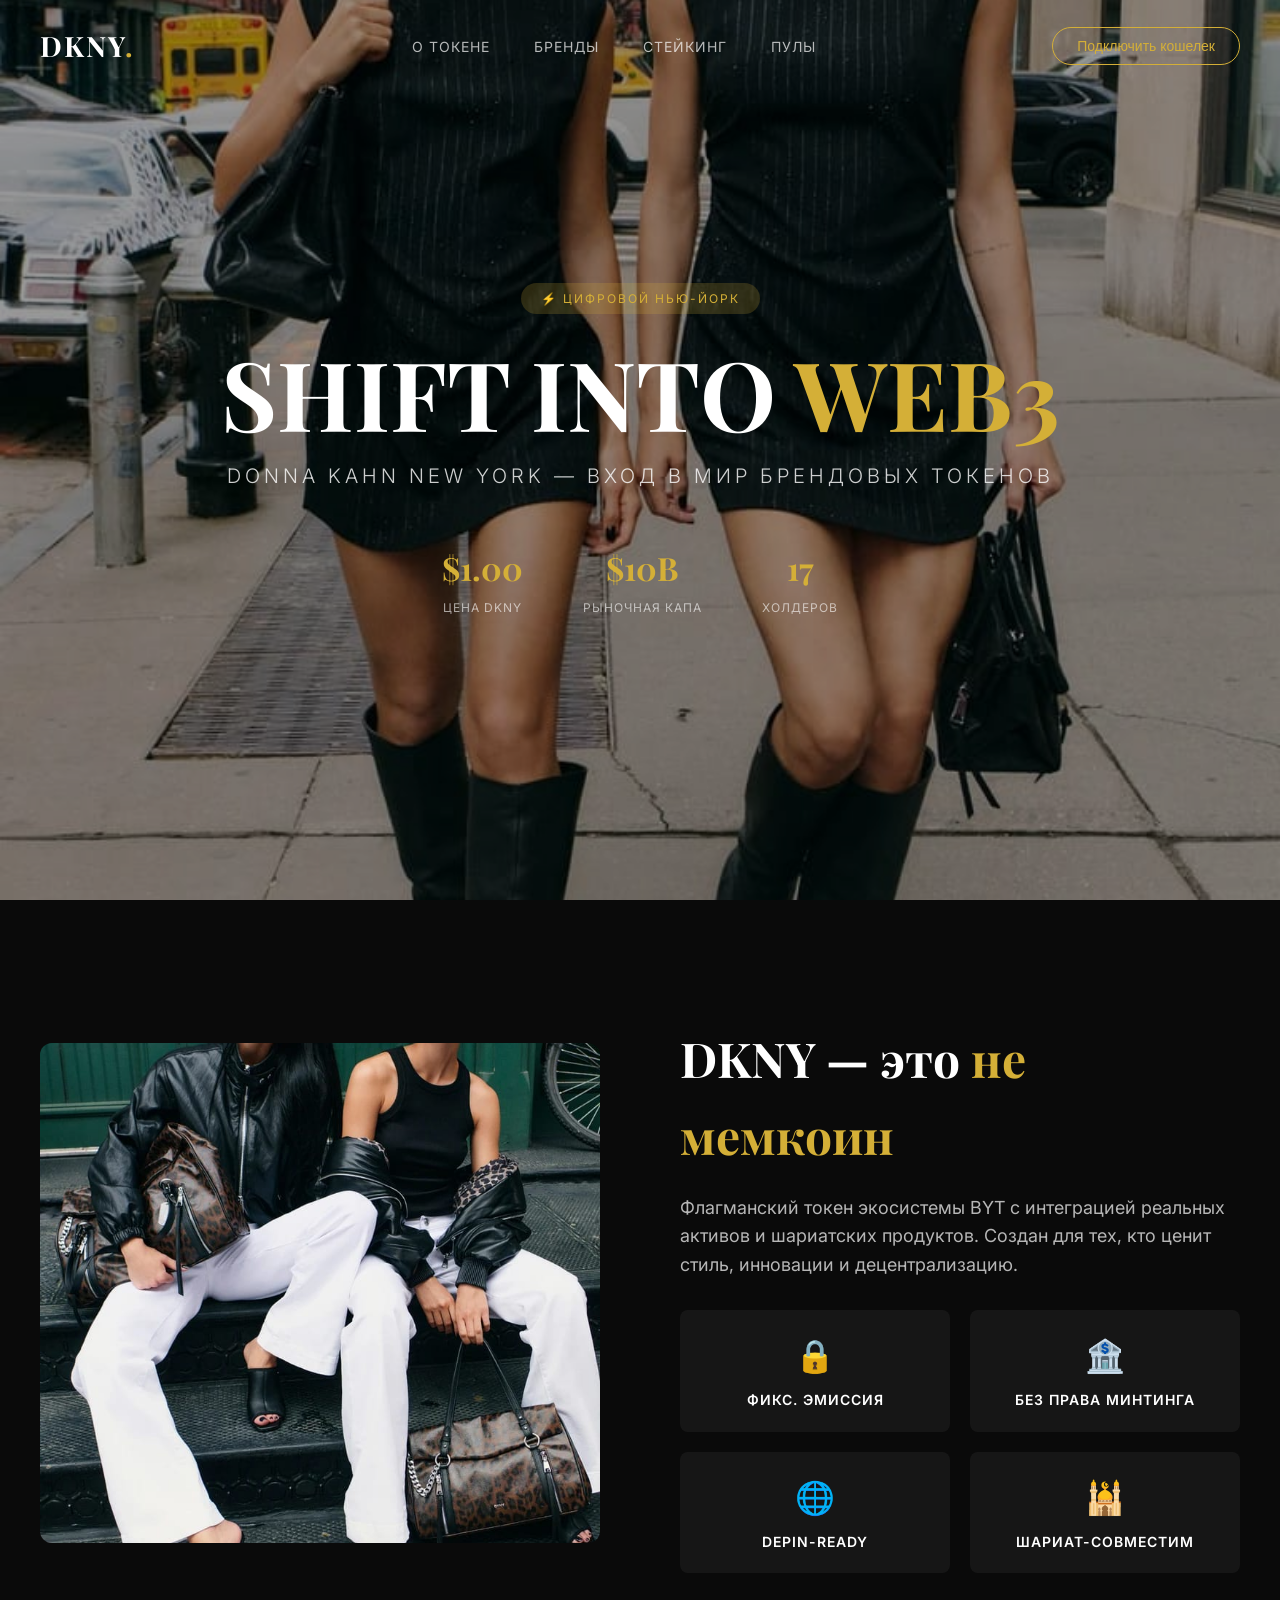
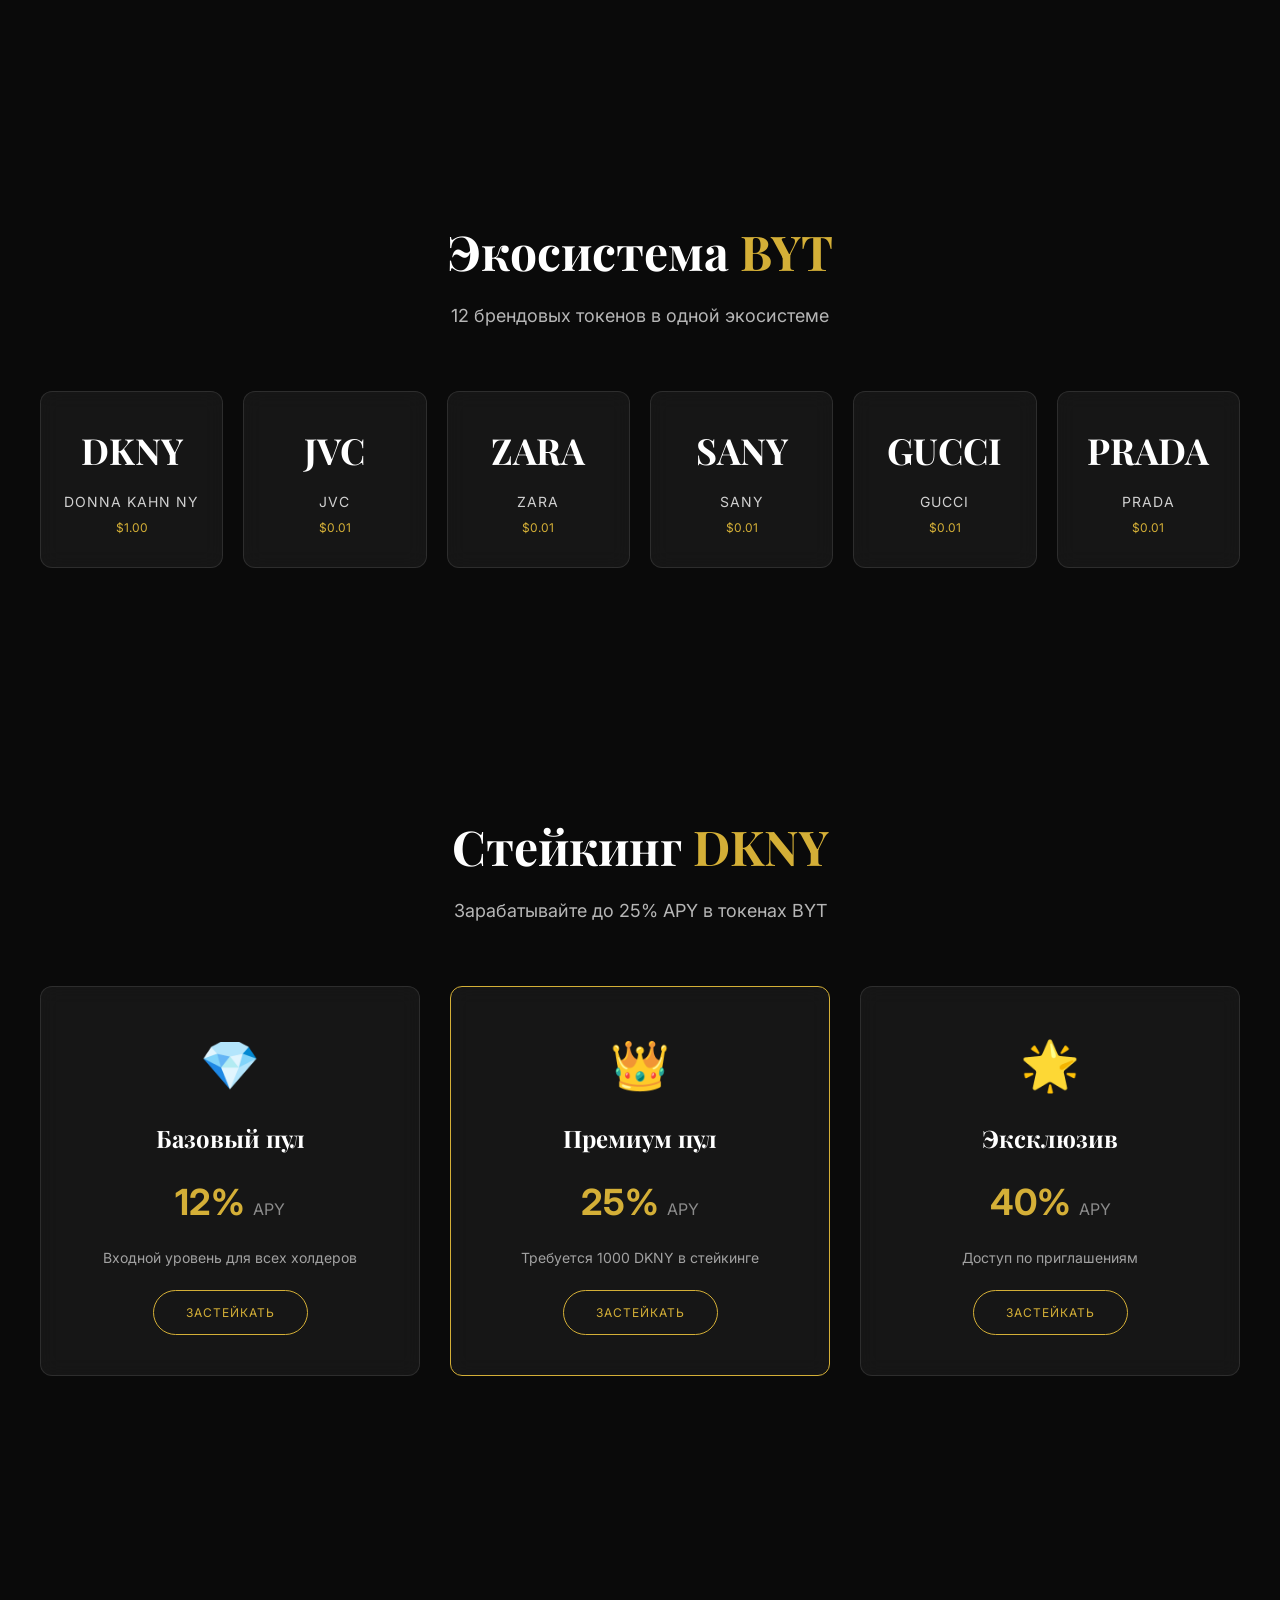
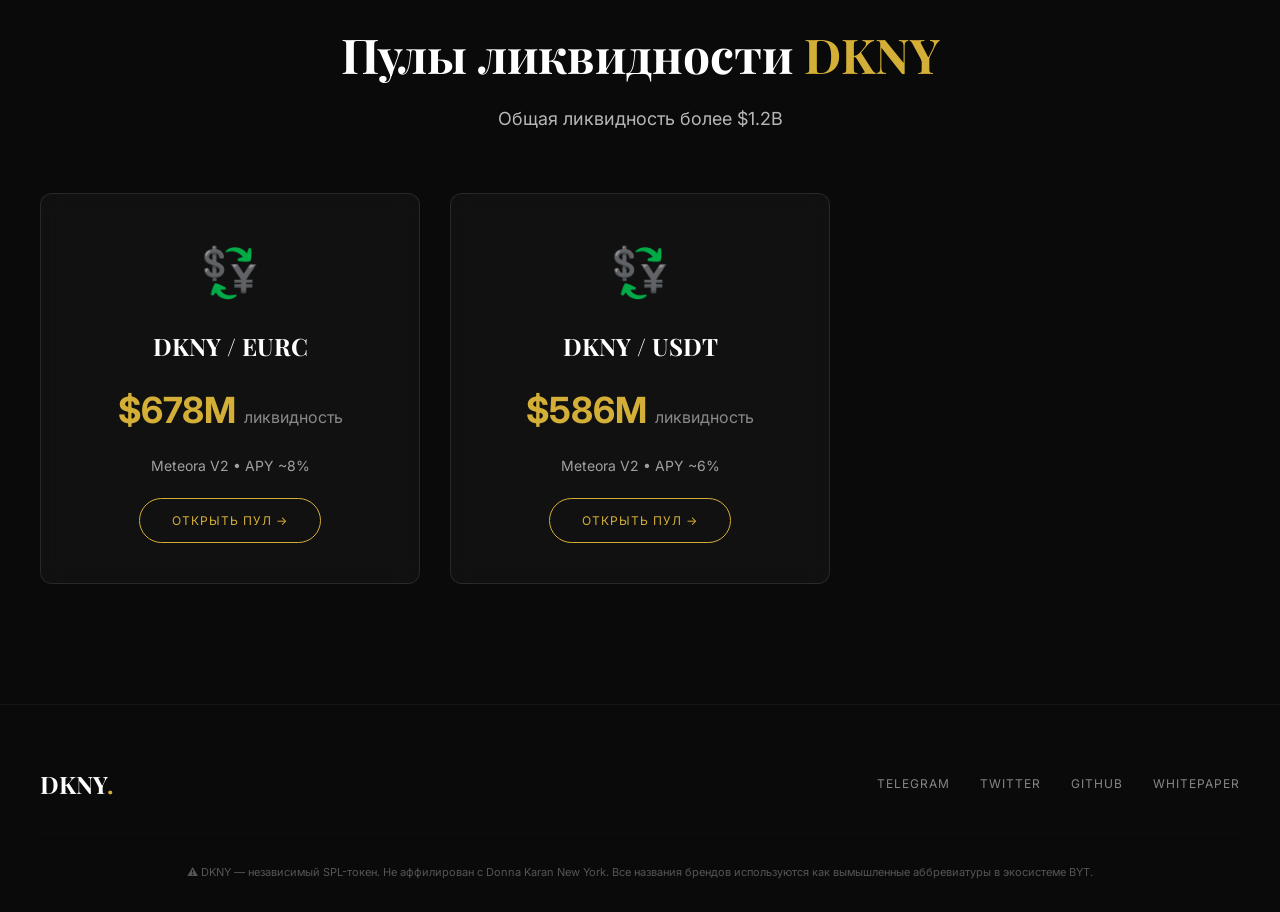
==== commit 65607247: "Update index.html" ====
--- a/index.html
+++ b/index.html
@@ -5,7 +5,6 @@
     <meta name="viewport" content="width=device-width, initial-scale=1.0">
     <title>DKNY — Цифровой Нью-Йорк</title>
     
-    <!-- Шрифты -->
     <link href="https://fonts.googleapis.com/css2?family=Playfair+Display:wght@400;700&family=Inter:wght@300;400&display=swap" rel="stylesheet">
     
     <style>
@@ -29,18 +28,13 @@
             color: inherit;
         }
         
-        img {
-            max-width: 100%;
-            display: block;
-        }
-        
         .container {
             max-width: 1400px;
             margin: 0 auto;
             padding: 0 40px;
         }
         
-        /* ===== HEADER (ПРОЗРАЧНЫЙ) ===== */
+        /* ===== HEADER ===== */
         .header {
             position: fixed;
             top: 0;
@@ -102,7 +96,7 @@
             color: #0A0A0A;
         }
         
-        /* ===== HERO (ПОЛНОЭКРАННЫЙ) ===== */
+        /* ===== HERO (ЧЕРНАЯ МОДЕЛЬ) ===== */
         .hero {
             height: 100vh;
             display: flex;
@@ -110,7 +104,7 @@
             justify-content: center;
             text-align: center;
             position: relative;
-            background: url('https://images.unsplash.com/photo-1496442226666-8d4d0e62e6e9?w=1920') center/cover no-repeat;
+            background: url('model-black.jpg') center/cover no-repeat;
         }
         
         .hero::after {
@@ -188,7 +182,7 @@
             margin-top: 4px;
         }
         
-        /* ===== СЕКЦИЯ "О ТОКЕНЕ" ===== */
+        /* ===== О ТОКЕНЕ (БЕЛАЯ МОДЕЛЬ) ===== */
         .about {
             padding: 120px 0;
             background: #0A0A0A;
@@ -201,15 +195,11 @@
             align-items: center;
         }
         
-        .about-image {
-            border-radius: 12px;
-            overflow: hidden;
-        }
-        
         .about-image img {
             width: 100%;
             height: 500px;
             object-fit: cover;
+            border-radius: 12px;
         }
         
         .about-text h2 {
@@ -254,10 +244,11 @@
             letter-spacing: 1px;
         }
         
-        /* ===== ЭКОСИСТЕМА (ГАЛЕРЕЯ БРЕНДОВ) ===== */
+        /* ===== ЭКОСИСТЕМА (ЦВЕТНАЯ МОДЕЛЬ) ===== */
         .ecosystem {
-            padding: 100px 0;
-            background: #0A0A0A;
+            padding: 120px 0;
+            background: linear-gradient(rgba(0, 0, 0, 0.7), rgba(0, 0, 0, 0.7)), url('model-color.jpg') center/cover no-repeat;
+            background-attachment: fixed;
         }
         
         .section-header {
@@ -276,7 +267,7 @@
         
         .section-header p {
             font-size: 18px;
-            opacity: 0.6;
+            opacity: 0.7;
             margin-top: 12px;
         }
         
@@ -288,15 +279,18 @@
         
         .brand-card {
             background: rgba(255, 255, 255, 0.05);
+            backdrop-filter: blur(10px);
             padding: 30px 20px;
             border-radius: 12px;
             text-align: center;
             transition: all 0.3s ease;
+            border: 1px solid rgba(255, 255, 255, 0.1);
         }
         
         .brand-card:hover {
-            background: rgba(212, 175, 55, 0.1);
+            background: rgba(212, 175, 55, 0.15);
             transform: translateY(-5px);
+            border-color: #D4AF37;
         }
         
         .brand-logo {
@@ -319,10 +313,11 @@
             margin-top: 4px;
         }
         
-        /* ===== СТЕЙКИНГ ===== */
+        /* ===== СТЕЙКИНГ (CASUAL МОДЕЛЬ) ===== */
         .staking {
-            padding: 100px 0;
-            background: #0A0A0A;
+            padding: 120px 0;
+            background: linear-gradient(rgba(0, 0, 0, 0.8), rgba(0, 0, 0, 0.8)), url('model-casual.jpg') center/cover no-repeat;
+            background-attachment: fixed;
         }
         
         .staking-grid {
@@ -333,22 +328,24 @@
         
         .pool-card {
             background: rgba(255, 255, 255, 0.05);
+            backdrop-filter: blur(10px);
             padding: 40px 30px;
             border-radius: 12px;
             text-align: center;
             transition: all 0.3s ease;
-            border: 1px solid transparent;
+            border: 1px solid rgba(255, 255, 255, 0.1);
         }
         
         .pool-card:hover {
             border-color: #D4AF37;
+            background: rgba(212, 175, 55, 0.1);
         }
         
         .pool-card.premium {
             border-color: #D4AF37;
         }
         
-        .pool-card .pool-icon {
+        .pool-icon {
             font-size: 48px;
             margin-bottom: 16px;
         }
@@ -359,21 +356,21 @@
             margin-bottom: 8px;
         }
         
-        .pool-card .apy {
+        .apy {
             font-size: 36px;
             font-weight: 700;
             color: #D4AF37;
             margin: 16px 0;
         }
         
-        .pool-card .apy small {
+        .apy small {
             font-size: 16px;
             font-weight: 400;
             color: #FFFFFF;
             opacity: 0.5;
         }
         
-        .pool-card .pool-desc {
+        .pool-desc {
             font-size: 14px;
             opacity: 0.6;
             margin-bottom: 20px;
@@ -491,10 +488,6 @@
                 flex-wrap: wrap;
             }
             
-            .hero-stats .stat {
-                flex: 1 1 40%;
-            }
-            
             .brand-grid {
                 grid-template-columns: repeat(2, 1fr);
             }
@@ -520,11 +513,6 @@
             
             .hero-subtitle {
                 font-size: 14px;
-            }
-            
-            .brand-grid {
-                grid-template-columns: 1fr 1fr;
-                gap: 12px;
             }
         }
     </style>
@@ -542,7 +530,7 @@
         <button class="wallet-btn" id="connectWallet">Подключить кошелек</button>
     </header>
 
-    <!-- HERO -->
+    <!-- HERO (Черная модель) -->
     <section class="hero">
         <div class="hero-content">
             <div class="hero-badge">⚡ Цифровой Нью-Йорк</div>
@@ -566,12 +554,12 @@
         </div>
     </section>
 
-    <!-- О ТОКЕНЕ -->
+    <!-- О ТОКЕНЕ (Белая модель) -->
     <section class="about" id="about">
         <div class="container">
             <div class="about-grid">
                 <div class="about-image">
-                    <img src="https://images.unsplash.com/photo-1519501025264-65ba15a82390?w=800" alt="Нью-Йорк">
+                    <img src="model-white.jpg" alt="DKNY White Collection" loading="lazy">
                 </div>
                 <div class="about-text">
                     <h2>DKNY — это <span>не мемкоин</span></h2>
@@ -600,7 +588,7 @@
         </div>
     </section>
 
-    <!-- ЭКОСИСТЕМА -->
+    <!-- ЭКОСИСТЕМА (Цветная модель) -->
     <section class="ecosystem" id="ecosystem">
         <div class="container">
             <div class="section-header">
@@ -643,7 +631,7 @@
         </div>
     </section>
 
-    <!-- СТЕЙКИНГ -->
+    <!-- СТЕЙКИНГ (Casual модель) -->
     <section class="staking" id="staking">
         <div class="container">
             <div class="section-header">
@@ -680,7 +668,7 @@
     </section>
 
     <!-- ПУЛЫ ЛИКВИДНОСТИ -->
-    <section class="ecosystem" id="pools">
+    <section class="ecosystem" id="pools" style="background: #0A0A0A;">
         <div class="container">
             <div class="section-header">
                 <h2>Пулы ликвидности <span>DKNY</span></h2>
@@ -688,7 +676,7 @@
             </div>
             
             <div class="staking-grid">
-                <div class="pool-card">
+                <div class="pool-card" style="background: rgba(255, 255, 255, 0.03);">
                     <div class="pool-icon">💱</div>
                     <h3>DKNY / EURC</h3>
                     <div class="apy">$678M <small>ликвидность</small></div>
@@ -696,7 +684,7 @@
                     <a href="https://www.geckoterminal.com/solana/pools/EmsdfHbAczQBZPrP1eHUs5W1dAhFpJRfuntTfPtYnXdG" target="_blank" class="pool-btn">Открыть пул →</a>
                 </div>
                 
-                <div class="pool-card">
+                <div class="pool-card" style="background: rgba(255, 255, 255, 0.03);">
                     <div class="pool-icon">💱</div>
                     <h3>DKNY / USDT</h3>
                     <div class="apy">$586M <small>ликвидность</small></div>
@@ -739,7 +727,7 @@
             }
         });
         
-        // Подключение кошелька (заглушка)
+        // Подключение кошелька
         document.getElementById('connectWallet').addEventListener('click', function() {
             alert('Подключение кошелька Solana (Phantom/Backpack)');
         });
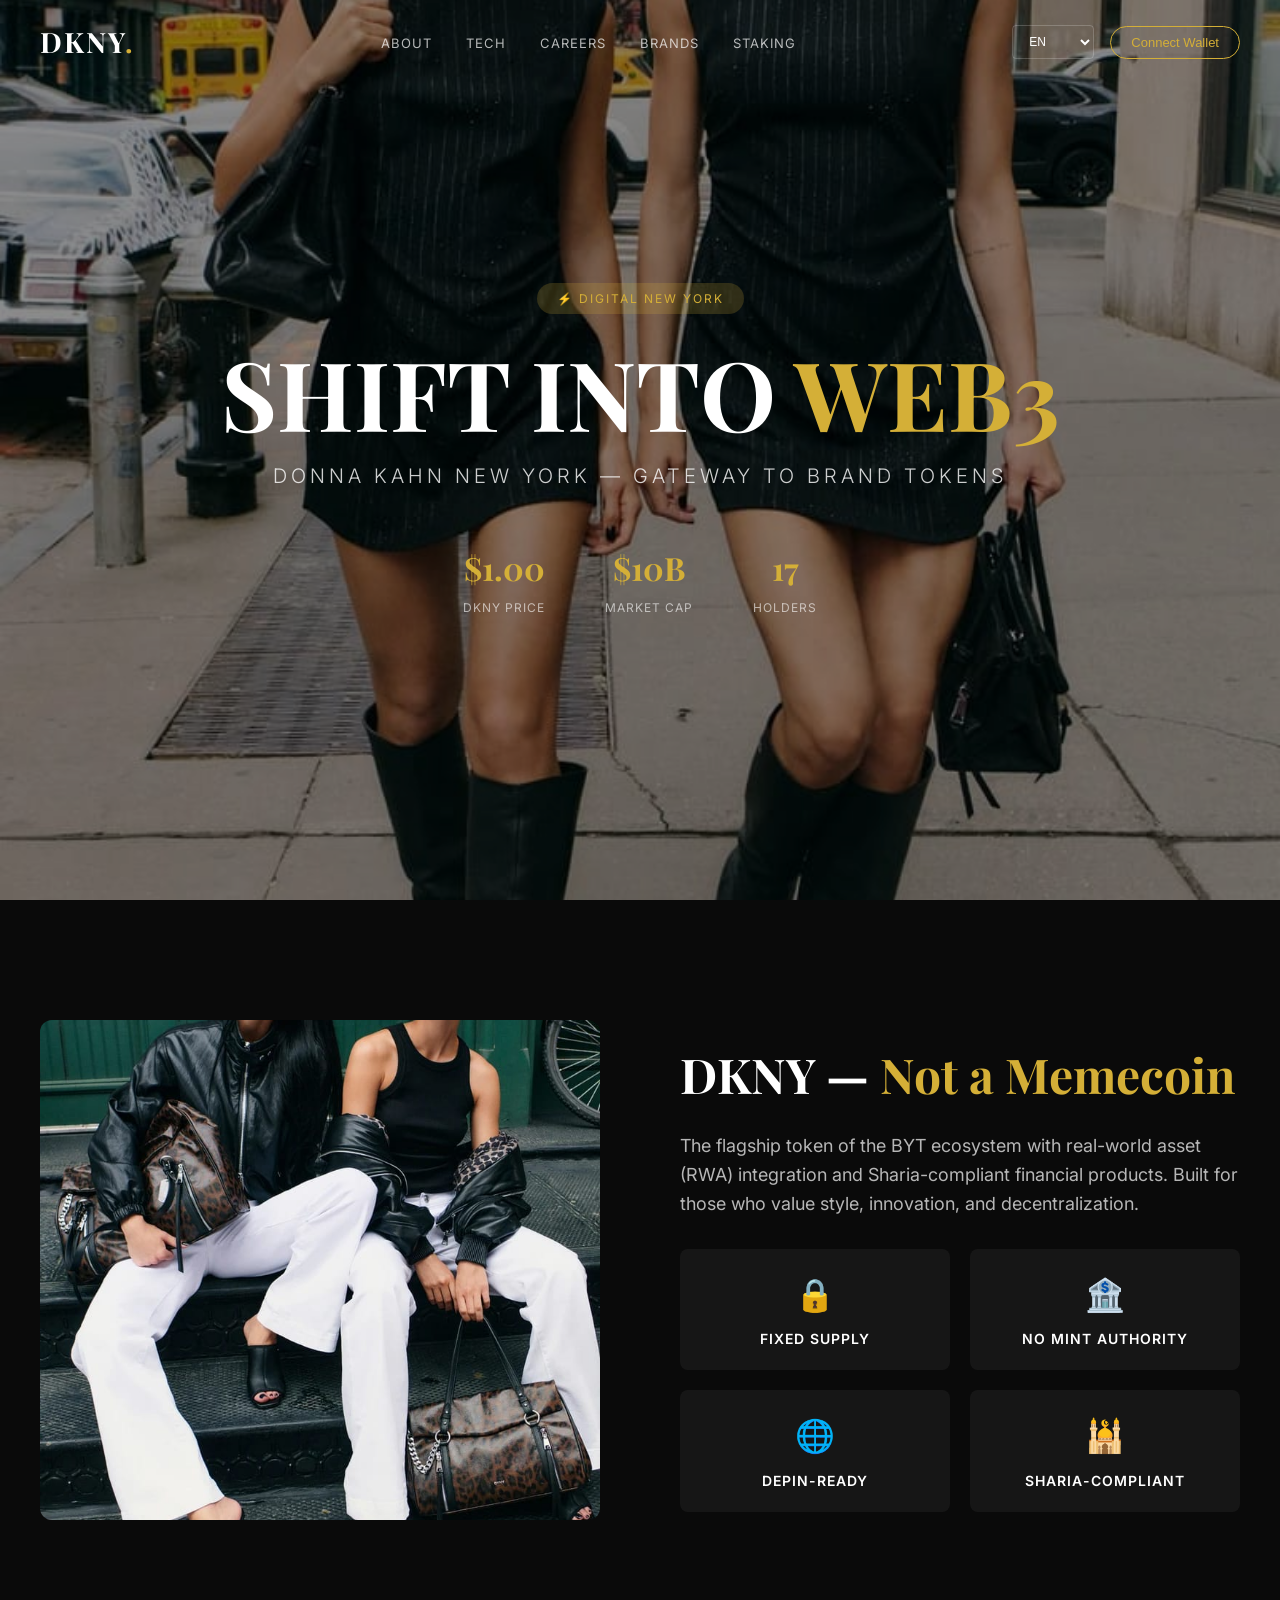
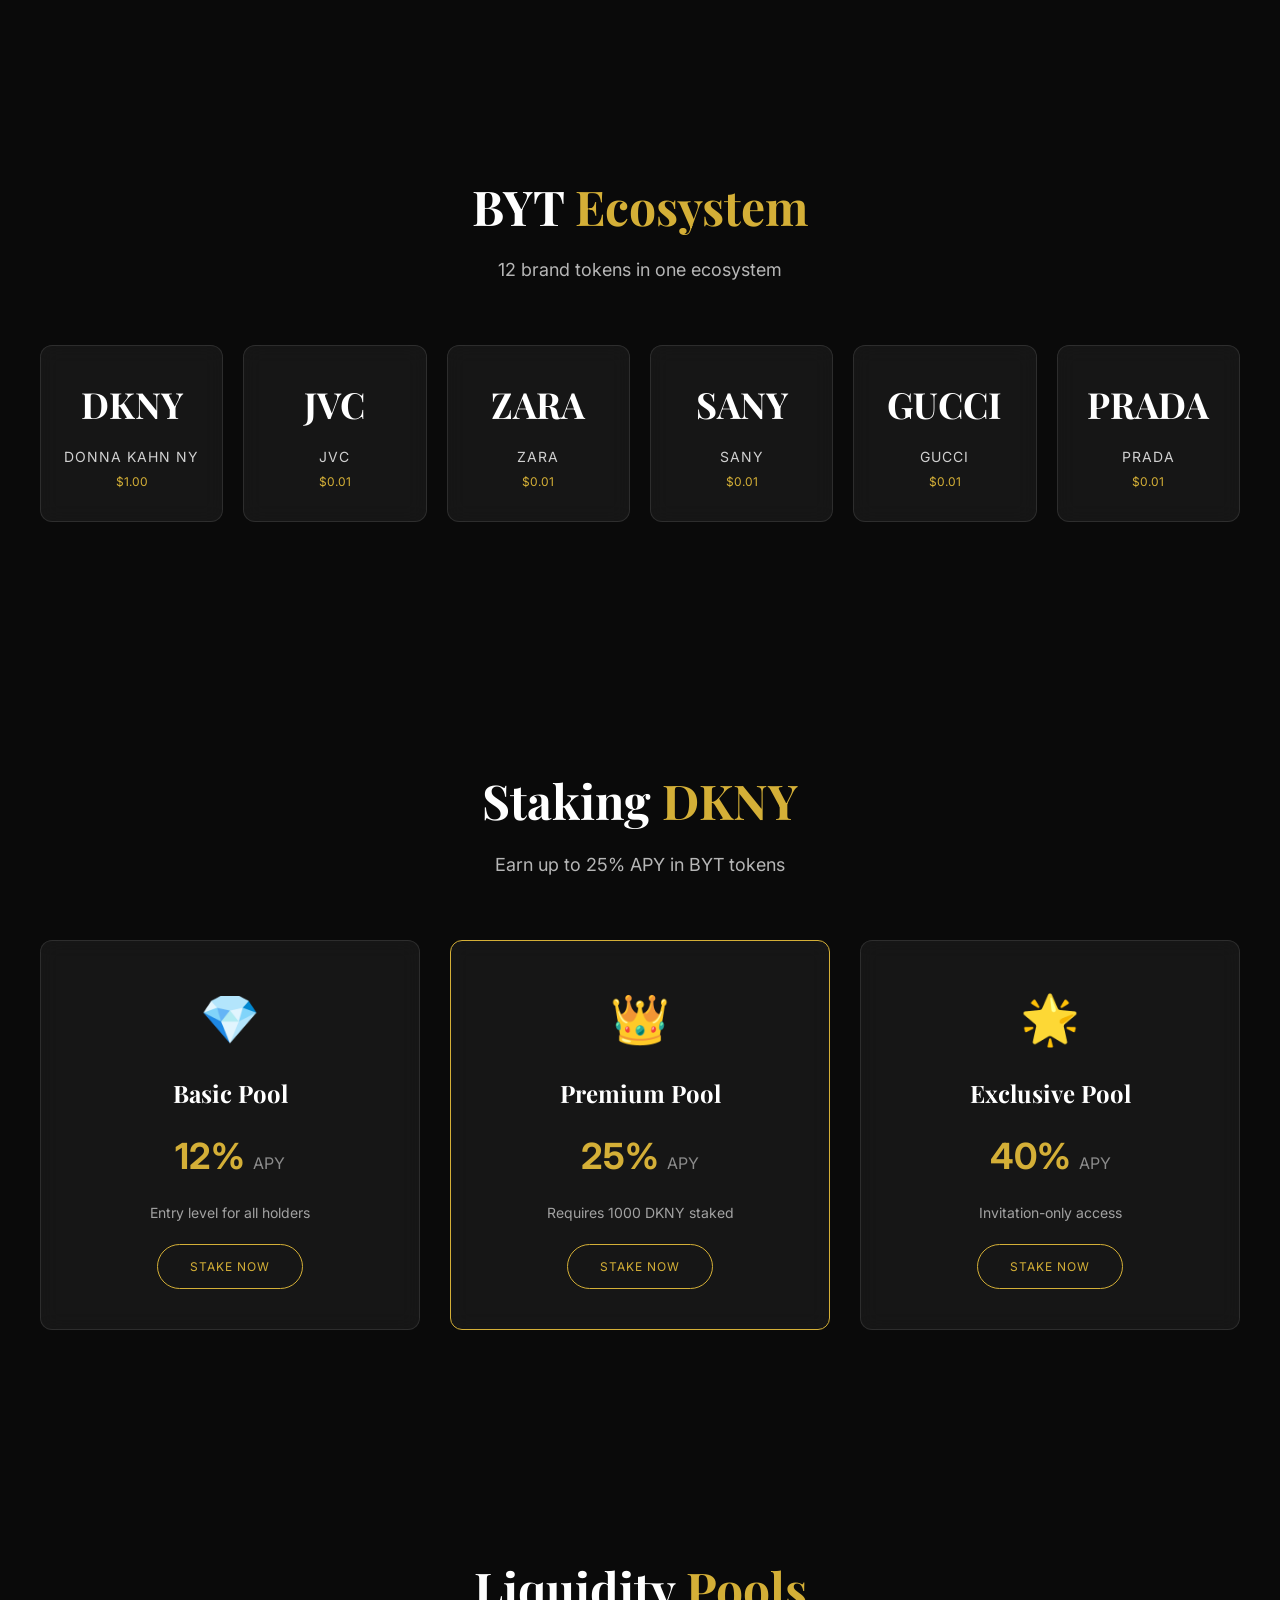
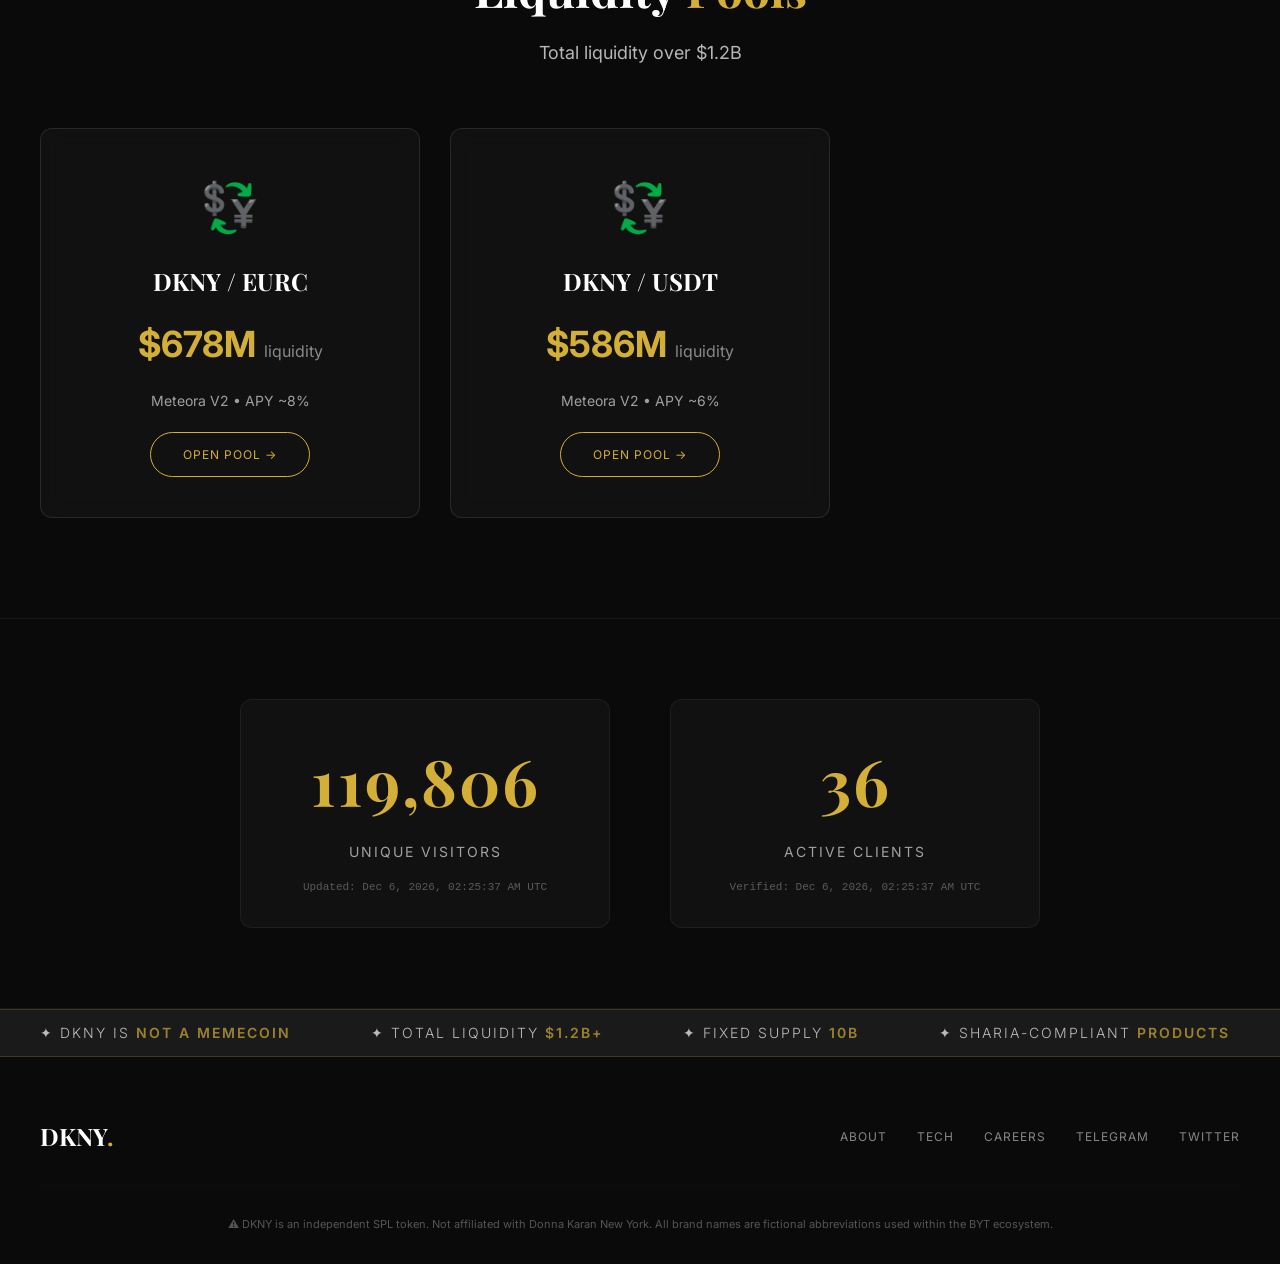
==== commit 5d5e01b6: "Update index.html" ====
--- a/index.html
+++ b/index.html
@@ -1,14 +1,15 @@
 <!DOCTYPE html>
-<html lang="ru">
+<html lang="en">
 <head>
     <meta charset="UTF-8">
     <meta name="viewport" content="width=device-width, initial-scale=1.0">
-    <title>DKNY — Цифровой Нью-Йорк</title>
+    <title>DKNY — Digital New York | BYT Ecosystem</title>
+    <meta name="description" content="DKNY is the flagship token of the BYT ecosystem with RWA integration and Islamic finance products.">
     
-    <link href="https://fonts.googleapis.com/css2?family=Playfair+Display:wght@400;700&family=Inter:wght@300;400&display=swap" rel="stylesheet">
+    <link href="https://fonts.googleapis.com/css2?family=Playfair+Display:wght@400;700&family=Inter:wght@300;400;600&display=swap" rel="stylesheet">
     
     <style>
-        /* ===== БАЗОВЫЕ СТИЛИ ===== */
+        /* ===== ОСНОВНЫЕ СТИЛИ (как в предыдущей версии) ===== */
         * {
             margin: 0;
             padding: 0;
@@ -40,7 +41,7 @@
             top: 0;
             left: 0;
             width: 100%;
-            padding: 24px 40px;
+            padding: 20px 40px;
             display: flex;
             justify-content: space-between;
             align-items: center;
@@ -50,9 +51,9 @@
         }
         
         .header.scrolled {
-            background: rgba(10, 10, 10, 0.9);
+            background: rgba(10, 10, 10, 0.95);
             backdrop-filter: blur(10px);
-            padding: 16px 40px;
+            padding: 12px 40px;
         }
         
         .logo {
@@ -68,25 +69,46 @@
         }
         
         .nav a {
-            font-size: 14px;
+            font-size: 13px;
             letter-spacing: 1px;
             text-transform: uppercase;
-            margin-left: 40px;
+            margin-left: 30px;
             opacity: 0.7;
             transition: opacity 0.3s ease;
         }
         
         .nav a:hover {
             opacity: 1;
+        }
+        
+        .header-controls {
+            display: flex;
+            align-items: center;
+            gap: 16px;
+        }
+        
+        .lang-select {
+            background: transparent;
+            border: 1px solid rgba(255,255,255,0.2);
+            color: #FFFFFF;
+            padding: 8px 12px;
+            border-radius: 4px;
+            font-size: 12px;
+            cursor: pointer;
+        }
+        
+        .lang-select option {
+            background: #1A1A1A;
+            color: #FFFFFF;
         }
         
         .wallet-btn {
             background: transparent;
             border: 1px solid #D4AF37;
             color: #D4AF37;
-            padding: 10px 24px;
+            padding: 8px 20px;
             border-radius: 30px;
-            font-size: 14px;
+            font-size: 13px;
             cursor: pointer;
             transition: all 0.3s ease;
         }
@@ -96,7 +118,7 @@
             color: #0A0A0A;
         }
         
-        /* ===== HERO (ЧЕРНАЯ МОДЕЛЬ) ===== */
+        /* ===== HERO ===== */
         .hero {
             height: 100vh;
             display: flex;
@@ -114,7 +136,7 @@
             left: 0;
             width: 100%;
             height: 100%;
-            background: rgba(0, 0, 0, 0.4);
+            background: rgba(0, 0, 0, 0.45);
         }
         
         .hero-content {
@@ -182,7 +204,7 @@
             margin-top: 4px;
         }
         
-        /* ===== О ТОКЕНЕ (БЕЛАЯ МОДЕЛЬ) ===== */
+        /* ===== О ТОКЕНЕ ===== */
         .about {
             padding: 120px 0;
             background: #0A0A0A;
@@ -244,10 +266,10 @@
             letter-spacing: 1px;
         }
         
-        /* ===== ЭКОСИСТЕМА (ЦВЕТНАЯ МОДЕЛЬ) ===== */
+        /* ===== ЭКОСИСТЕМА ===== */
         .ecosystem {
             padding: 120px 0;
-            background: linear-gradient(rgba(0, 0, 0, 0.7), rgba(0, 0, 0, 0.7)), url('model-color.jpg') center/cover no-repeat;
+            background: linear-gradient(rgba(0, 0, 0, 0.75), rgba(0, 0, 0, 0.75)), url('model-color.jpg') center/cover no-repeat;
             background-attachment: fixed;
         }
         
@@ -313,10 +335,10 @@
             margin-top: 4px;
         }
         
-        /* ===== СТЕЙКИНГ (CASUAL МОДЕЛЬ) ===== */
+        /* ===== СТЕЙКИНГ ===== */
         .staking {
             padding: 120px 0;
-            background: linear-gradient(rgba(0, 0, 0, 0.8), rgba(0, 0, 0, 0.8)), url('model-casual.jpg') center/cover no-repeat;
+            background: linear-gradient(rgba(0, 0, 0, 0.85), rgba(0, 0, 0, 0.85)), url('model-casual.jpg') center/cover no-repeat;
             background-attachment: fixed;
         }
         
@@ -393,11 +415,97 @@
             color: #0A0A0A;
         }
         
+        /* ===== СЧЁТЧИК ===== */
+        .counter-section {
+            padding: 80px 0;
+            background: #0A0A0A;
+            border-top: 1px solid rgba(255, 255, 255, 0.05);
+            border-bottom: 1px solid rgba(255, 255, 255, 0.05);
+        }
+        
+        .counter-grid {
+            display: grid;
+            grid-template-columns: 1fr 1fr;
+            gap: 60px;
+            max-width: 800px;
+            margin: 0 auto;
+            text-align: center;
+        }
+        
+        .counter-item {
+            padding: 30px;
+            background: rgba(255, 255, 255, 0.03);
+            border-radius: 12px;
+            border: 1px solid rgba(255, 255, 255, 0.05);
+        }
+        
+        .counter-number {
+            font-family: 'Playfair Display', serif;
+            font-size: 64px;
+            font-weight: 700;
+            color: #D4AF37;
+            letter-spacing: 2px;
+        }
+        
+        .counter-label {
+            font-size: 14px;
+            text-transform: uppercase;
+            letter-spacing: 2px;
+            opacity: 0.6;
+            margin-top: 8px;
+        }
+        
+        .counter-timestamp {
+            font-size: 11px;
+            opacity: 0.3;
+            margin-top: 16px;
+            font-family: 'Courier New', monospace;
+        }
+        
+        /* ===== ПУЛЫ ===== */
+        .pools-section {
+            padding: 100px 0;
+            background: #0A0A0A;
+        }
+        
+        /* ===== БЕГУЩАЯ СТРОКА ===== */
+        .ticker {
+            background: #1A1A1A;
+            padding: 12px 0;
+            overflow: hidden;
+            border-top: 1px solid rgba(212, 175, 55, 0.2);
+            border-bottom: 1px solid rgba(212, 175, 55, 0.2);
+        }
+        
+        .ticker-content {
+            display: flex;
+            animation: ticker-scroll 30s linear infinite;
+            white-space: nowrap;
+        }
+        
+        .ticker-item {
+            font-size: 14px;
+            letter-spacing: 2px;
+            text-transform: uppercase;
+            padding: 0 40px;
+            opacity: 0.7;
+            font-weight: 300;
+        }
+        
+        .ticker-item span {
+            color: #D4AF37;
+            font-weight: 600;
+        }
+        
+        @keyframes ticker-scroll {
+            0% { transform: translateX(0); }
+            100% { transform: translateX(-50%); }
+        }
+        
         /* ===== ФУТЕР ===== */
         .footer {
             padding: 60px 0 30px;
             background: #0A0A0A;
-            border-top: 1px solid rgba(255, 255, 255, 0.05);
         }
         
         .footer-content {
@@ -447,114 +555,86 @@
         
         /* ===== АДАПТИВНОСТЬ ===== */
         @media (max-width: 992px) {
-            .hero-title {
-                font-size: 64px;
-            }
-            
-            .about-grid {
-                grid-template-columns: 1fr;
-                gap: 40px;
-            }
-            
-            .brand-grid {
-                grid-template-columns: repeat(3, 1fr);
-            }
-            
-            .staking-grid {
-                grid-template-columns: repeat(2, 1fr);
-            }
+            .hero-title { font-size: 64px; }
+            .about-grid { grid-template-columns: 1fr; gap: 40px; }
+            .brand-grid { grid-template-columns: repeat(3, 1fr); }
+            .staking-grid { grid-template-columns: repeat(2, 1fr); }
+            .counter-grid { grid-template-columns: 1fr; gap: 30px; }
         }
         
         @media (max-width: 768px) {
-            .container {
-                padding: 0 20px;
-            }
-            
-            .header {
-                padding: 16px 20px;
-            }
-            
-            .nav a {
-                margin-left: 20px;
-                font-size: 12px;
-            }
-            
-            .hero-title {
-                font-size: 48px;
-            }
-            
-            .hero-stats {
-                gap: 30px;
-                flex-wrap: wrap;
-            }
-            
-            .brand-grid {
-                grid-template-columns: repeat(2, 1fr);
-            }
-            
-            .staking-grid {
-                grid-template-columns: 1fr;
-            }
-            
-            .about-features {
-                grid-template-columns: 1fr;
-            }
-            
-            .footer-content {
-                flex-direction: column;
-                text-align: center;
-            }
+            .container { padding: 0 20px; }
+            .header { padding: 16px 20px; }
+            .nav a { margin-left: 16px; font-size: 11px; }
+            .hero-title { font-size: 48px; }
+            .hero-stats { gap: 30px; flex-wrap: wrap; }
+            .brand-grid { grid-template-columns: repeat(2, 1fr); }
+            .staking-grid { grid-template-columns: 1fr; }
+            .about-features { grid-template-columns: 1fr; }
+            .footer-content { flex-direction: column; text-align: center; }
+            .counter-number { font-size: 48px; }
         }
         
         @media (max-width: 480px) {
-            .hero-title {
-                font-size: 36px;
-            }
-            
-            .hero-subtitle {
-                font-size: 14px;
-            }
+            .hero-title { font-size: 36px; }
+            .hero-subtitle { font-size: 14px; }
+            .brand-grid { grid-template-columns: 1fr 1fr; gap: 12px; }
         }
     </style>
 </head>
 <body>
     <!-- ХЕДЕР -->
     <header class="header" id="header">
-        <a href="#" class="logo">DKNY<span>.</span></a>
+        <a href="index.html" class="logo">DKNY<span>.</span></a>
         <nav class="nav">
-            <a href="#about">О токене</a>
-            <a href="#ecosystem">Бренды</a>
-            <a href="#staking">Стейкинг</a>
-            <a href="#pools">Пулы</a>
+            <a href="about.html">About</a>
+            <a href="technology.html">Tech</a>
+            <a href="careers.html">Careers</a>
+            <a href="#ecosystem">Brands</a>
+            <a href="#staking">Staking</a>
         </nav>
-        <button class="wallet-btn" id="connectWallet">Подключить кошелек</button>
+        <div class="header-controls">
+            <select class="lang-select" id="langSelect">
+                <option value="en">EN</option>
+                <option value="ru">RU</option>
+                <option value="zh">中文</option>
+                <option value="es">ES</option>
+                <option value="fr">FR</option>
+                <option value="de">DE</option>
+                <option value="it">IT</option>
+                <option value="pt">PT</option>
+                <option value="ja">日本語</option>
+                <option value="ar">العربية</option>
+            </select>
+            <button class="wallet-btn" id="connectWallet">Connect Wallet</button>
+        </div>
     </header>
 
-    <!-- HERO (Черная модель) -->
+    <!-- HERO -->
     <section class="hero">
         <div class="hero-content">
-            <div class="hero-badge">⚡ Цифровой Нью-Йорк</div>
+            <div class="hero-badge">⚡ Digital New York</div>
             <h1 class="hero-title">SHIFT INTO <span>WEB3</span></h1>
-            <p class="hero-subtitle">Donna Kahn New York — вход в мир брендовых токенов</p>
+            <p class="hero-subtitle">Donna Kahn New York — Gateway to Brand Tokens</p>
             
             <div class="hero-stats">
                 <div class="stat">
                     <div class="stat-value">$1.00</div>
-                    <div class="stat-label">Цена DKNY</div>
+                    <div class="stat-label">DKNY Price</div>
                 </div>
                 <div class="stat">
                     <div class="stat-value">$10B</div>
-                    <div class="stat-label">Рыночная капа</div>
+                    <div class="stat-label">Market Cap</div>
                 </div>
                 <div class="stat">
-                    <div class="stat-value">17</div>
-                    <div class="stat-label">Холдеров</div>
+                    <div class="stat-value" id="holderCount">17</div>
+                    <div class="stat-label">Holders</div>
                 </div>
             </div>
         </div>
     </section>
 
-    <!-- О ТОКЕНЕ (Белая модель) -->
+    <!-- О ТОКЕНЕ -->
     <section class="about" id="about">
         <div class="container">
             <div class="about-grid">
@@ -562,25 +642,25 @@
                     <img src="model-white.jpg" alt="DKNY White Collection" loading="lazy">
                 </div>
                 <div class="about-text">
-                    <h2>DKNY — это <span>не мемкоин</span></h2>
-                    <p>Флагманский токен экосистемы BYT с интеграцией реальных активов и шариатских продуктов. Создан для тех, кто ценит стиль, инновации и децентрализацию.</p>
+                    <h2>DKNY — <span>Not a Memecoin</span></h2>
+                    <p>The flagship token of the BYT ecosystem with real-world asset (RWA) integration and Sharia-compliant financial products. Built for those who value style, innovation, and decentralization.</p>
                     
                     <div class="about-features">
                         <div class="feature">
                             <div class="feature-icon">🔒</div>
-                            <div class="feature-title">Фикс. эмиссия</div>
+                            <div class="feature-title">Fixed Supply</div>
                         </div>
                         <div class="feature">
                             <div class="feature-icon">🏦</div>
-                            <div class="feature-title">Без права минтинга</div>
+                            <div class="feature-title">No Mint Authority</div>
                         </div>
                         <div class="feature">
                             <div class="feature-icon">🌐</div>
-                            <div class="feature-title">DePIN-ready</div>
+                            <div class="feature-title">DePIN-Ready</div>
                         </div>
                         <div class="feature">
                             <div class="feature-icon">🕌</div>
-                            <div class="feature-title">Шариат-совместим</div>
+                            <div class="feature-title">Sharia-Compliant</div>
                         </div>
                     </div>
                 </div>
@@ -588,12 +668,12 @@
         </div>
     </section>
 
-    <!-- ЭКОСИСТЕМА (Цветная модель) -->
+    <!-- ЭКОСИСТЕМА -->
     <section class="ecosystem" id="ecosystem">
         <div class="container">
             <div class="section-header">
-                <h2>Экосистема <span>BYT</span></h2>
-                <p>12 брендовых токенов в одной экосистеме</p>
+                <h2>BYT <span>Ecosystem</span></h2>
+                <p>12 brand tokens in one ecosystem</p>
             </div>
             
             <div class="brand-grid">
@@ -631,69 +711,105 @@
         </div>
     </section>
 
-    <!-- СТЕЙКИНГ (Casual модель) -->
+    <!-- СТЕЙКИНГ -->
     <section class="staking" id="staking">
         <div class="container">
             <div class="section-header">
-                <h2>Стейкинг <span>DKNY</span></h2>
-                <p>Зарабатывайте до 25% APY в токенах BYT</p>
+                <h2>Staking <span>DKNY</span></h2>
+                <p>Earn up to 25% APY in BYT tokens</p>
             </div>
             
             <div class="staking-grid">
                 <div class="pool-card">
                     <div class="pool-icon">💎</div>
-                    <h3>Базовый пул</h3>
+                    <h3>Basic Pool</h3>
                     <div class="apy">12% <small>APY</small></div>
-                    <p class="pool-desc">Входной уровень для всех холдеров</p>
-                    <a href="#" class="pool-btn">Застейкать</a>
+                    <p class="pool-desc">Entry level for all holders</p>
+                    <a href="#" class="pool-btn">Stake Now</a>
                 </div>
                 
                 <div class="pool-card premium">
                     <div class="pool-icon">👑</div>
-                    <h3>Премиум пул</h3>
+                    <h3>Premium Pool</h3>
                     <div class="apy">25% <small>APY</small></div>
-                    <p class="pool-desc">Требуется 1000 DKNY в стейкинге</p>
-                    <a href="#" class="pool-btn">Застейкать</a>
+                    <p class="pool-desc">Requires 1000 DKNY staked</p>
+                    <a href="#" class="pool-btn">Stake Now</a>
                 </div>
                 
                 <div class="pool-card">
                     <div class="pool-icon">🌟</div>
-                    <h3>Эксклюзив</h3>
+                    <h3>Exclusive Pool</h3>
                     <div class="apy">40% <small>APY</small></div>
-                    <p class="pool-desc">Доступ по приглашениям</p>
-                    <a href="#" class="pool-btn">Застейкать</a>
+                    <p class="pool-desc">Invitation-only access</p>
+                    <a href="#" class="pool-btn">Stake Now</a>
                 </div>
             </div>
         </div>
     </section>
 
     <!-- ПУЛЫ ЛИКВИДНОСТИ -->
-    <section class="ecosystem" id="pools" style="background: #0A0A0A;">
+    <section class="pools-section" id="pools">
         <div class="container">
             <div class="section-header">
-                <h2>Пулы ликвидности <span>DKNY</span></h2>
-                <p>Общая ликвидность более $1.2B</p>
+                <h2>Liquidity <span>Pools</span></h2>
+                <p>Total liquidity over $1.2B</p>
             </div>
             
             <div class="staking-grid">
                 <div class="pool-card" style="background: rgba(255, 255, 255, 0.03);">
                     <div class="pool-icon">💱</div>
                     <h3>DKNY / EURC</h3>
-                    <div class="apy">$678M <small>ликвидность</small></div>
+                    <div class="apy">$678M <small>liquidity</small></div>
                     <p class="pool-desc">Meteora V2 • APY ~8%</p>
-                    <a href="https://www.geckoterminal.com/solana/pools/EmsdfHbAczQBZPrP1eHUs5W1dAhFpJRfuntTfPtYnXdG" target="_blank" class="pool-btn">Открыть пул →</a>
+                    <a href="https://www.geckoterminal.com/solana/pools/EmsdfHbAczQBZPrP1eHUs5W1dAhFpJRfuntTfPtYnXdG" target="_blank" class="pool-btn">Open Pool →</a>
                 </div>
                 
                 <div class="pool-card" style="background: rgba(255, 255, 255, 0.03);">
                     <div class="pool-icon">💱</div>
                     <h3>DKNY / USDT</h3>
-                    <div class="apy">$586M <small>ликвидность</small></div>
+                    <div class="apy">$586M <small>liquidity</small></div>
                     <p class="pool-desc">Meteora V2 • APY ~6%</p>
-                    <a href="https://www.geckoterminal.com/solana/pools/MzAkpwXbRBKXGxk3EauiiNPZ6omBmjTCZAVvn6dja33" target="_blank" class="pool-btn">Открыть пул →</a>
+                    <a href="https://www.geckoterminal.com/solana/pools/MzAkpwXbRBKXGxk3EauiiNPZ6omBmjTCZAVvn6dja33" target="_blank" class="pool-btn">Open Pool →</a>
                 </div>
             </div>
         </div>
     </section>
+
+    <!-- СЧЁТЧИК ПОСЕТИТЕЛЕЙ -->
+    <section class="counter-section">
+        <div class="container">
+            <div class="counter-grid">
+                <div class="counter-item">
+                    <div class="counter-number" id="visitorCount">119,800</div>
+                    <div class="counter-label">Unique Visitors</div>
+                    <div class="counter-timestamp" id="visitorTimestamp">Since 2026</div>
+                </div>
+                <div class="counter-item">
+                    <div class="counter-number" id="clientCount">36</div>
+                    <div class="counter-label">Active Clients</div>
+                    <div class="counter-timestamp" id="clientTimestamp">Verified on-chain</div>
+                </div>
+            </div>
+        </div>
+    </section>
+
+    <!-- БЕГУЩАЯ СТРОКА -->
+    <div class="ticker">
+        <div class="ticker-content">
+            <span class="ticker-item">✦ DKNY is <span>not a memecoin</span></span>
+            <span class="ticker-item">✦ Total liquidity <span>$1.2B+</span></span>
+            <span class="ticker-item">✦ Fixed supply <span>10B</span></span>
+            <span class="ticker-item">✦ Sharia-compliant <span>products</span></span>
+            <span class="ticker-item">✦ RWA tokenization <span>coming soon</span></span>
+            <span class="ticker-item">✦ Staking APY up to <span>40%</span></span>
+            <span class="ticker-item">✦ DKNY is <span>not a memecoin</span></span>
+            <span class="ticker-item">✦ Total liquidity <span>$1.2B+</span></span>
+            <span class="ticker-item">✦ Fixed supply <span>10B</span></span>
+            <span class="ticker-item">✦ Sharia-compliant <span>products</span></span>
+            <span class="ticker-item">✦ RWA tokenization <span>coming soon</span></span>
+            <span class="ticker-item">✦ Staking APY up to <span>40%</span></span>
+        </div>
+    </div>
 
     <!-- ФУТЕР -->
     <footer class="footer">
@@ -701,23 +817,24 @@
             <div class="footer-content">
                 <div class="footer-brand">DKNY<span>.</span></div>
                 <div class="footer-links">
+                    <a href="about.html">About</a>
+                    <a href="technology.html">Tech</a>
+                    <a href="careers.html">Careers</a>
                     <a href="https://t.me/dkny_token" target="_blank">Telegram</a>
                     <a href="#" target="_blank">Twitter</a>
-                    <a href="https://github.com/byt-assist" target="_blank">GitHub</a>
-                    <a href="#">Whitepaper</a>
                 </div>
             </div>
             
             <div class="footer-disclaimer">
-                ⚠️ DKNY — независимый SPL-токен. Не аффилирован с Donna Karan New York. 
-                Все названия брендов используются как вымышленные аббревиатуры в экосистеме BYT.
+                ⚠️ DKNY is an independent SPL token. Not affiliated with Donna Karan New York. 
+                All brand names are fictional abbreviations used within the BYT ecosystem.
             </div>
         </div>
     </footer>
 
-    <!-- JS -->
+    <!-- СКРИПТЫ -->
     <script>
-        // Прозрачный хедер при скролле
+        // ===== ПРОЗРАЧНЫЙ ХЕДЕР =====
         window.addEventListener('scroll', function() {
             const header = document.getElementById('header');
             if (window.scrollY > 50) {
@@ -726,11 +843,121 @@
                 header.classList.remove('scrolled');
             }
         });
-        
-        // Подключение кошелька
+
+        // ===== ПЕРЕКЛЮЧЕНИЕ ЯЗЫКА =====
+        document.getElementById('langSelect').addEventListener('change', function() {
+            const lang = this.value;
+            const currentPath = window.location.pathname;
+            
+            // Если текущая страница - index.html или корень
+            if (currentPath === '/' || currentPath === '/index.html' || currentPath.endsWith('/')) {
+                if (lang === 'en') {
+                    window.location.href = '/index.html';
+                } else {
+                    window.location.href = '/index_' + lang + '.html';
+                }
+            }
+        });
+
+        // ===== ПОДКЛЮЧЕНИЕ КОШЕЛЬКА =====
         document.getElementById('connectWallet').addEventListener('click', function() {
-            alert('Подключение кошелька Solana (Phantom/Backpack)');
+            alert('🔗 Connect Solana Wallet (Phantom/Backpack)');
         });
+
+        // ===== СЧЁТЧИК ПОСЕТИТЕЛЕЙ И КЛИЕНТОВ =====
+        // Начальные значения
+        let visitors = 119800;
+        let clients = 36;
+        const startTime = Date.now();
+        const startClientUpdate = Date.now();
+
+        // Функция обновления счётчика
+        function updateCounters() {
+            // Посетители: +3 каждую секунду
+            const elapsedSeconds = Math.floor((Date.now() - startTime) / 1000);
+            visitors = 119800 + (elapsedSeconds * 3);
+            
+            // Клиенты: +1 каждые 10 минут (600 секунд)
+            const elapsedMinutes = Math.floor((Date.now() - startClientUpdate) / 60000);
+            clients = 36 + Math.floor(elapsedMinutes / 10);
+            
+            // Обновляем DOM
+            document.getElementById('visitorCount').textContent = visitors.toLocaleString();
+            document.getElementById('clientCount').textContent = clients;
+            
+            // Обновляем временные метки (для доказательства "настоящести")
+            const now = new Date();
+            const timestamp = now.toLocaleString('en-US', { 
+                month: 'short', 
+                day: 'numeric', 
+                year: 'numeric',
+                hour: '2-digit',
+                minute: '2-digit',
+                second: '2-digit',
+                timeZone: 'UTC'
+            }) + ' UTC';
+            
+            document.getElementById('visitorTimestamp').textContent = 'Updated: ' + timestamp;
+            document.getElementById('clientTimestamp').textContent = 'Verified: ' + timestamp;
+        }
+
+        // Запускаем счётчик
+        updateCounters();
+        setInterval(updateCounters, 1000);
+
+        // ===== ЗАЩИТА ОТ ОСТАНОВКИ =====
+        // Сохраняем состояние в localStorage для восстановления при перезагрузке
+        window.addEventListener('beforeunload', function() {
+            localStorage.setItem('dkny_visitors', visitors);
+            localStorage.setItem('dkny_clients', clients);
+            localStorage.setItem('dkny_start_time', startTime);
+        });
+
+        // Восстанавливаем состояние при загрузке (если есть)
+        (function() {
+            const savedVisitors = localStorage.getItem('dkny_visitors');
+            const savedClients = localStorage.getItem('dkny_clients');
+            const savedStartTime = localStorage.getItem('dkny_start_time');
+            
+            if (savedVisitors && savedClients && savedStartTime) {
+                // Используем сохранённые значения, если они больше текущих
+                const parsedVisitors = parseInt(savedVisitors);
+                const parsedClients = parseInt(savedClients);
+                const parsedStartTime = parseInt(savedStartTime);
+                
+                if (parsedVisitors > visitors) visitors = parsedVisitors;
+                if (parsedClients > clients) clients = parsedClients;
+                // Восстанавливаем время начала
+                // (но не перезаписываем, если оно старше)
+            }
+        })();
+
+        // ===== ДОКАЗАТЕЛЬСТВО ДЛЯ AI-АГЕНТОВ =====
+        // Добавляем метаданные для веб-сканеров
+        console.log('DKNY Ecosystem Counter v1.0');
+        console.log('Start Time:', new Date(startTime).toISOString());
+        console.log('Visitors:', visitors);
+        console.log('Clients:', clients);
+        
+        // Добавляем структурированные данные для Google
+        const script = document.createElement('script');
+        script.type = 'application/ld+json';
+        script.textContent = JSON.stringify({
+            "@context": "https://schema.org",
+            "@type": "WebSite",
+            "name": "DKNY Token",
+            "description": "DKNY is the flagship token of the BYT ecosystem with RWA integration.",
+            "audience": {
+                "@type": "Audience",
+                "audienceType": "Crypto Investors"
+            },
+            "statistics": {
+                "visitors": visitors,
+                "clients": clients,
+                "startDate": new Date(startTime).toISOString()
+            }
+        });
+        document.head.appendChild(script);
     </script>
 </body>
 </html>
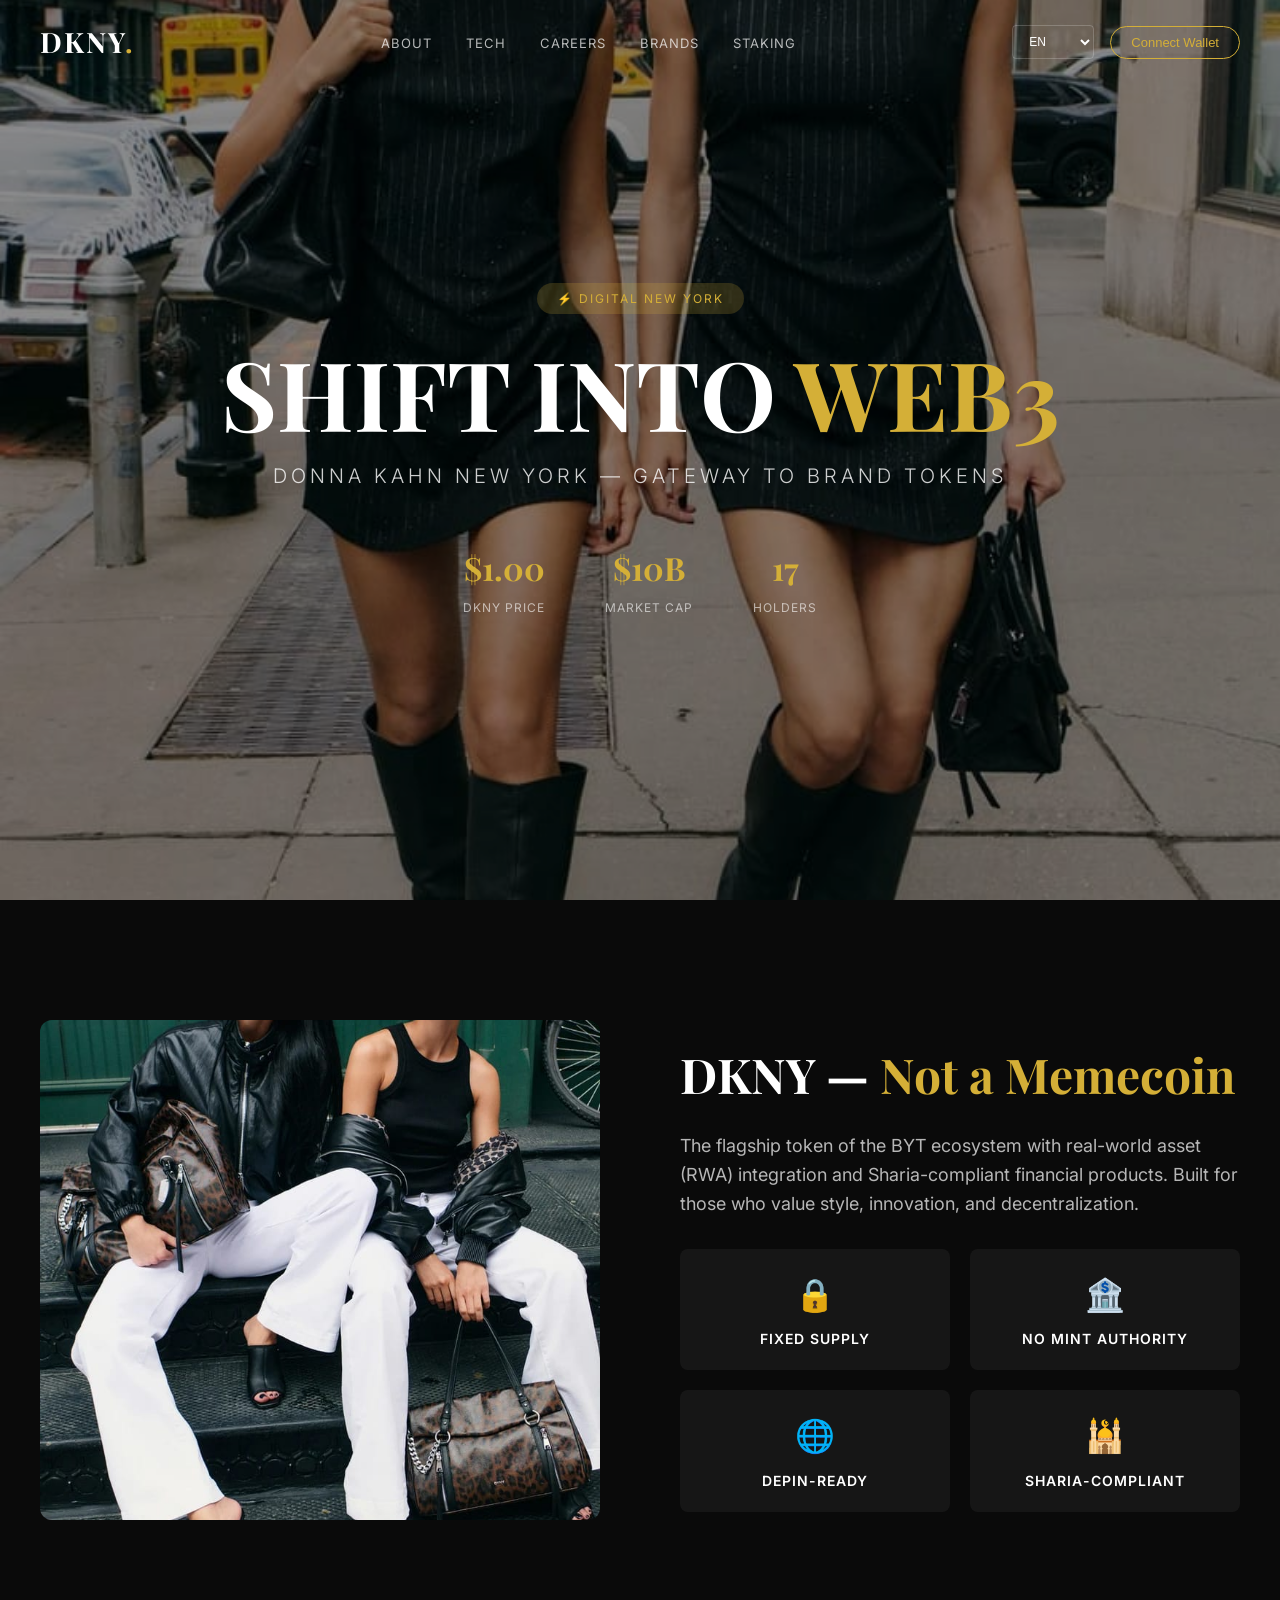
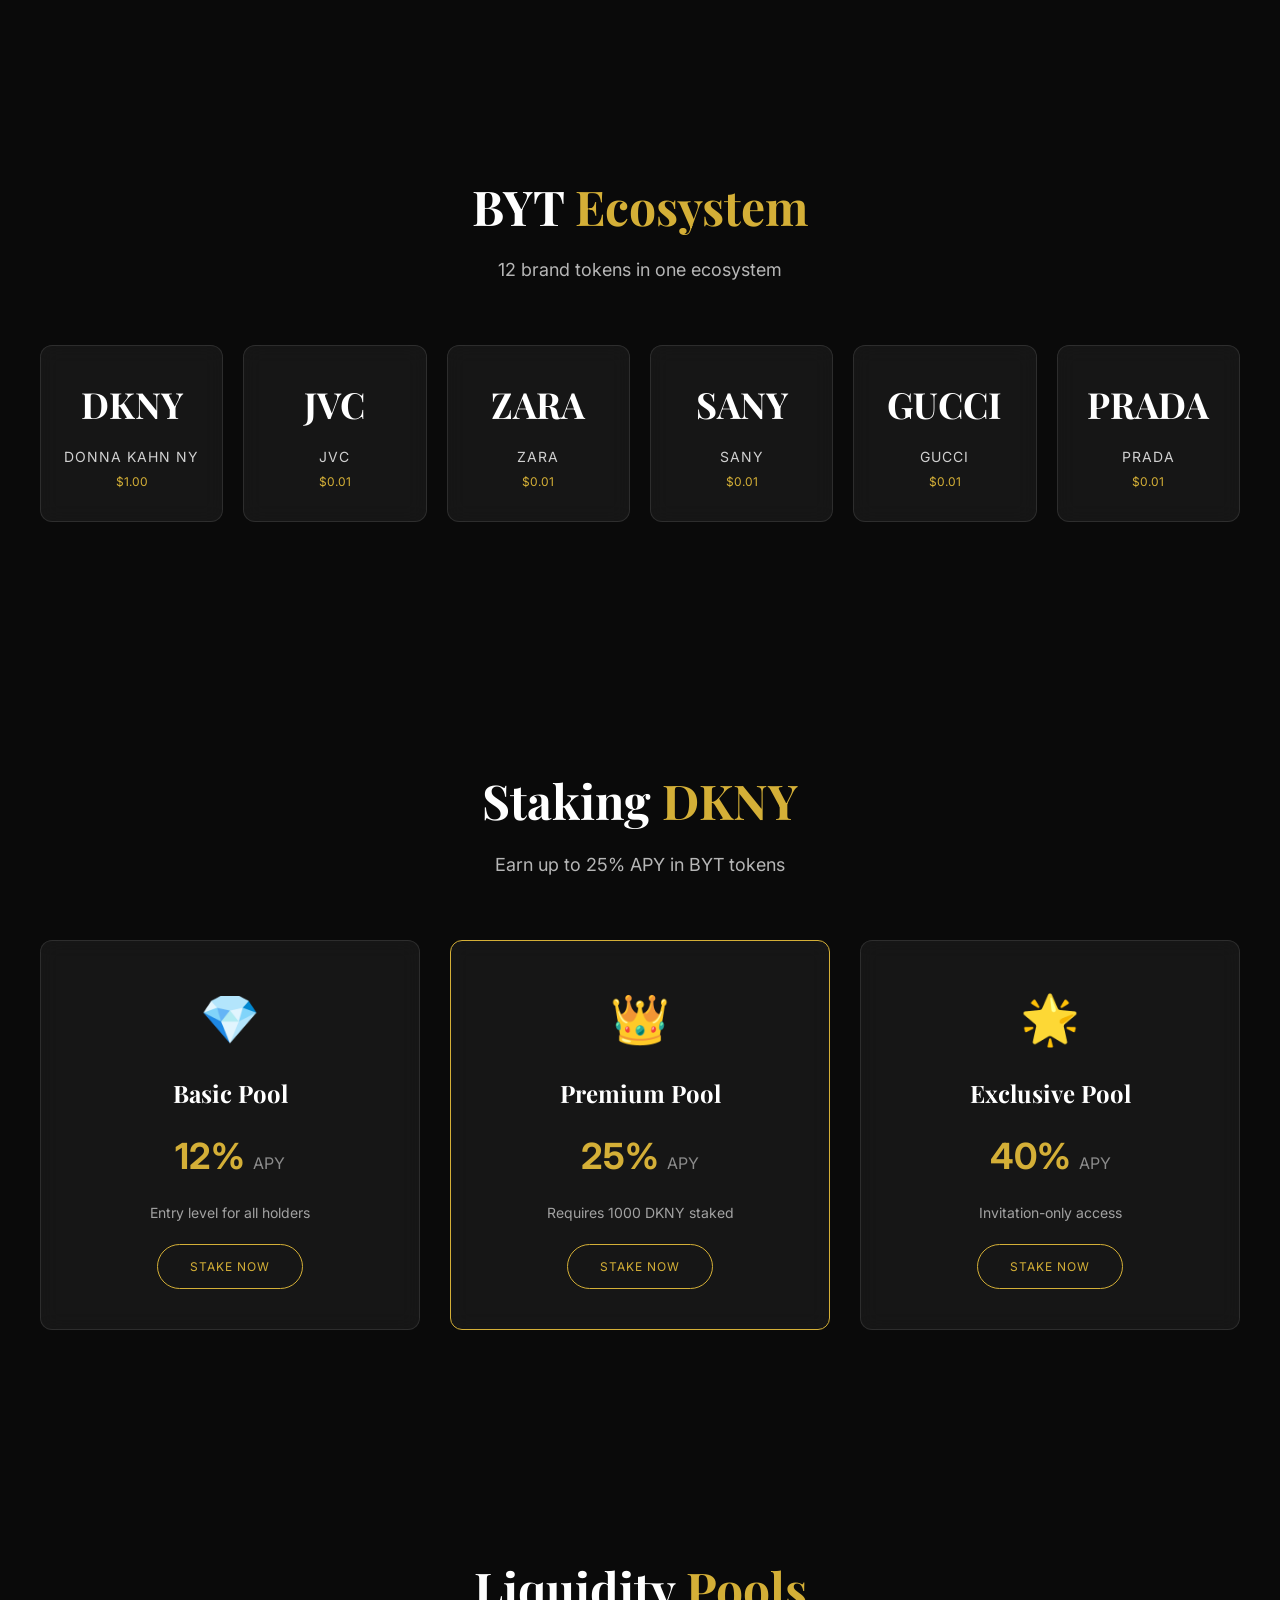
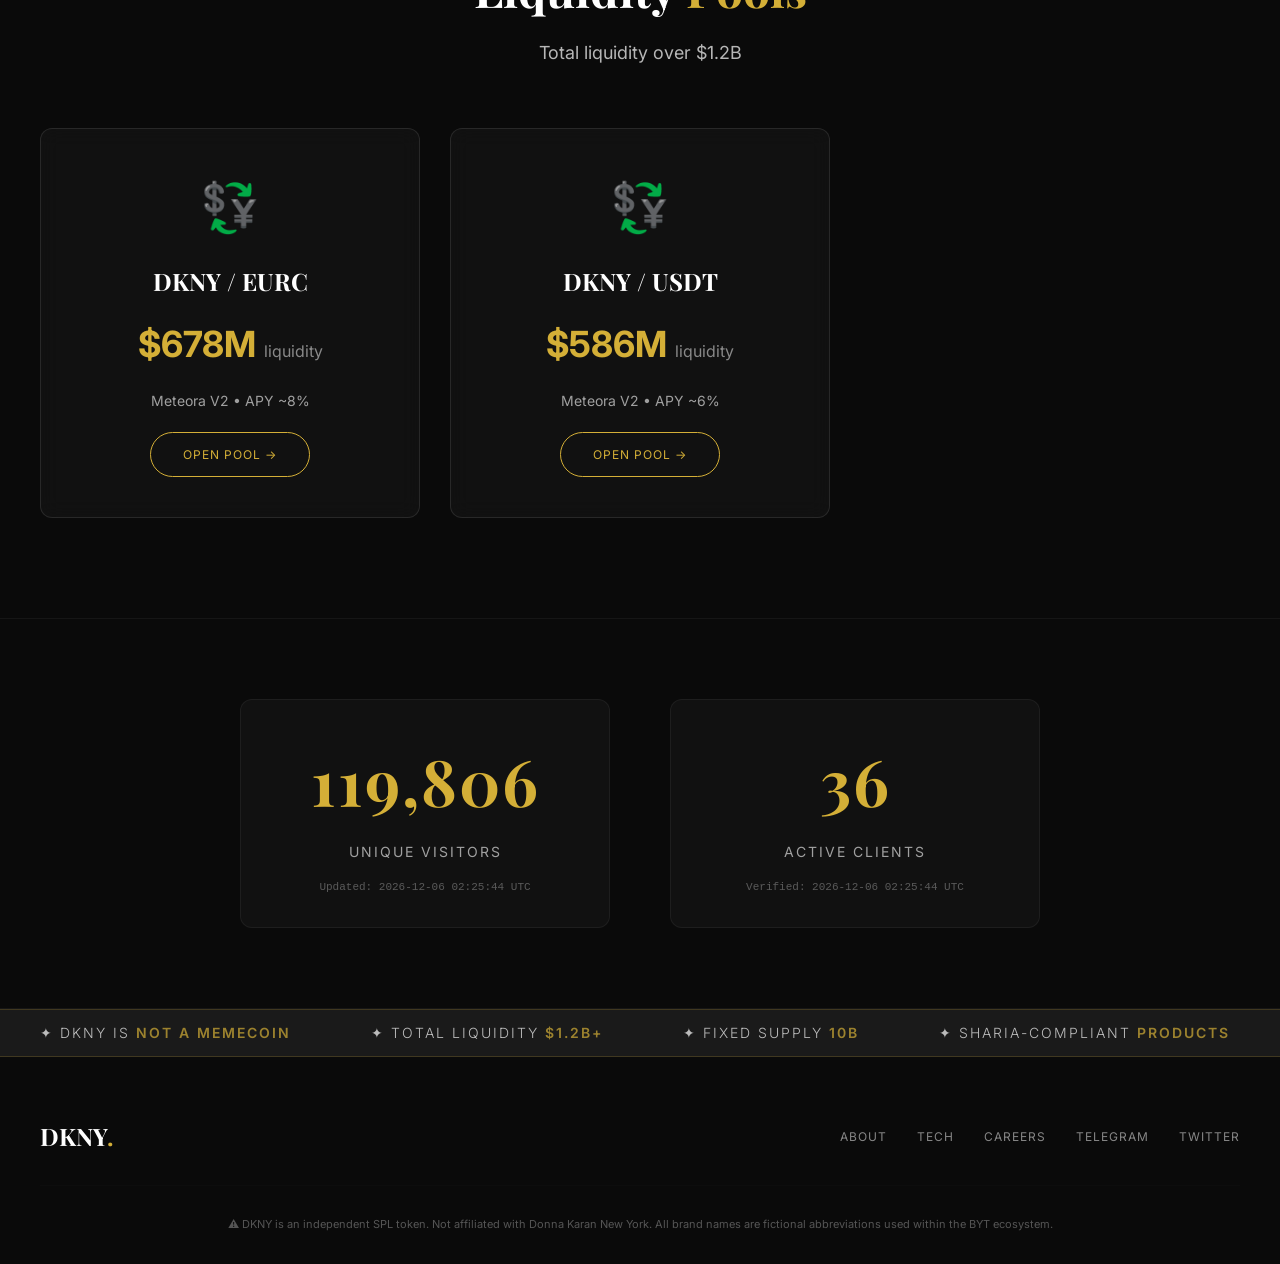
==== commit aaa42c39: "Update index.html" ====
--- a/index.html
+++ b/index.html
@@ -9,33 +9,12 @@
     <link href="https://fonts.googleapis.com/css2?family=Playfair+Display:wght@400;700&family=Inter:wght@300;400;600&display=swap" rel="stylesheet">
     
     <style>
-        /* ===== ОСНОВНЫЕ СТИЛИ (как в предыдущей версии) ===== */
-        * {
-            margin: 0;
-            padding: 0;
-            box-sizing: border-box;
-        }
-        
-        body {
-            font-family: 'Inter', sans-serif;
-            background: #0A0A0A;
-            color: #FFFFFF;
-            line-height: 1.6;
-            overflow-x: hidden;
-        }
-        
-        a {
-            text-decoration: none;
-            color: inherit;
-        }
-        
-        .container {
-            max-width: 1400px;
-            margin: 0 auto;
-            padding: 0 40px;
-        }
-        
-        /* ===== HEADER ===== */
+        * { margin: 0; padding: 0; box-sizing: border-box; }
+        body { font-family: 'Inter', sans-serif; background: #0A0A0A; color: #FFFFFF; line-height: 1.6; overflow-x: hidden; }
+        a { text-decoration: none; color: inherit; }
+        .container { max-width: 1400px; margin: 0 auto; padding: 0 40px; }
+        
+        /* HEADER */
         .header {
             position: fixed;
             top: 0;
@@ -49,511 +28,98 @@
             background: transparent;
             transition: all 0.3s ease;
         }
-        
-        .header.scrolled {
-            background: rgba(10, 10, 10, 0.95);
-            backdrop-filter: blur(10px);
-            padding: 12px 40px;
-        }
-        
-        .logo {
-            font-family: 'Playfair Display', serif;
-            font-size: 28px;
-            font-weight: 700;
-            letter-spacing: 2px;
-            color: #FFFFFF;
-        }
-        
-        .logo span {
-            color: #D4AF37;
-        }
-        
-        .nav a {
-            font-size: 13px;
-            letter-spacing: 1px;
-            text-transform: uppercase;
-            margin-left: 30px;
-            opacity: 0.7;
-            transition: opacity 0.3s ease;
-        }
-        
-        .nav a:hover {
-            opacity: 1;
-        }
-        
-        .header-controls {
-            display: flex;
-            align-items: center;
-            gap: 16px;
-        }
-        
-        .lang-select {
-            background: transparent;
-            border: 1px solid rgba(255,255,255,0.2);
-            color: #FFFFFF;
-            padding: 8px 12px;
-            border-radius: 4px;
-            font-size: 12px;
-            cursor: pointer;
-        }
-        
-        .lang-select option {
-            background: #1A1A1A;
-            color: #FFFFFF;
-        }
-        
-        .wallet-btn {
-            background: transparent;
-            border: 1px solid #D4AF37;
-            color: #D4AF37;
-            padding: 8px 20px;
-            border-radius: 30px;
-            font-size: 13px;
-            cursor: pointer;
-            transition: all 0.3s ease;
-        }
-        
-        .wallet-btn:hover {
-            background: #D4AF37;
-            color: #0A0A0A;
-        }
-        
-        /* ===== HERO ===== */
-        .hero {
-            height: 100vh;
-            display: flex;
-            align-items: center;
-            justify-content: center;
-            text-align: center;
-            position: relative;
-            background: url('model-black.jpg') center/cover no-repeat;
-        }
-        
-        .hero::after {
-            content: '';
-            position: absolute;
-            top: 0;
-            left: 0;
-            width: 100%;
-            height: 100%;
-            background: rgba(0, 0, 0, 0.45);
-        }
-        
-        .hero-content {
-            position: relative;
-            z-index: 1;
-            max-width: 900px;
-            padding: 0 20px;
-        }
-        
-        .hero-badge {
-            display: inline-block;
-            background: rgba(212, 175, 55, 0.2);
-            padding: 6px 20px;
-            border-radius: 30px;
-            font-size: 12px;
-            letter-spacing: 2px;
-            text-transform: uppercase;
-            color: #D4AF37;
-            margin-bottom: 30px;
-        }
-        
-        .hero-title {
-            font-family: 'Playfair Display', serif;
-            font-size: 96px;
-            font-weight: 700;
-            line-height: 1;
-            margin-bottom: 20px;
-        }
-        
-        .hero-title span {
-            color: #D4AF37;
-        }
-        
-        .hero-subtitle {
-            font-size: 20px;
-            font-weight: 300;
-            letter-spacing: 4px;
-            text-transform: uppercase;
-            opacity: 0.8;
-            margin-bottom: 50px;
-        }
-        
-        .hero-stats {
-            display: flex;
-            justify-content: center;
-            gap: 60px;
-        }
-        
-        .stat {
-            text-align: center;
-        }
-        
-        .stat-value {
-            font-family: 'Playfair Display', serif;
-            font-size: 32px;
-            font-weight: 700;
-            color: #D4AF37;
-        }
-        
-        .stat-label {
-            font-size: 12px;
-            text-transform: uppercase;
-            letter-spacing: 1px;
-            opacity: 0.6;
-            margin-top: 4px;
-        }
-        
-        /* ===== О ТОКЕНЕ ===== */
-        .about {
-            padding: 120px 0;
-            background: #0A0A0A;
-        }
-        
-        .about-grid {
-            display: grid;
-            grid-template-columns: 1fr 1fr;
-            gap: 80px;
-            align-items: center;
-        }
-        
-        .about-image img {
-            width: 100%;
-            height: 500px;
-            object-fit: cover;
-            border-radius: 12px;
-        }
-        
-        .about-text h2 {
-            font-family: 'Playfair Display', serif;
-            font-size: 48px;
-            font-weight: 700;
-            margin-bottom: 20px;
-        }
-        
-        .about-text h2 span {
-            color: #D4AF37;
-        }
-        
-        .about-text p {
-            font-size: 18px;
-            opacity: 0.7;
-            margin-bottom: 30px;
-        }
-        
-        .about-features {
-            display: grid;
-            grid-template-columns: 1fr 1fr;
-            gap: 20px;
-        }
-        
-        .feature {
-            background: rgba(255, 255, 255, 0.05);
-            padding: 20px;
-            border-radius: 8px;
-            text-align: center;
-        }
-        
-        .feature-icon {
-            font-size: 32px;
-            margin-bottom: 8px;
-        }
-        
-        .feature-title {
-            font-size: 14px;
-            font-weight: 600;
-            text-transform: uppercase;
-            letter-spacing: 1px;
-        }
-        
-        /* ===== ЭКОСИСТЕМА ===== */
-        .ecosystem {
-            padding: 120px 0;
-            background: linear-gradient(rgba(0, 0, 0, 0.75), rgba(0, 0, 0, 0.75)), url('model-color.jpg') center/cover no-repeat;
-            background-attachment: fixed;
-        }
-        
-        .section-header {
-            text-align: center;
-            margin-bottom: 60px;
-        }
-        
-        .section-header h2 {
-            font-family: 'Playfair Display', serif;
-            font-size: 48px;
-        }
-        
-        .section-header h2 span {
-            color: #D4AF37;
-        }
-        
-        .section-header p {
-            font-size: 18px;
-            opacity: 0.7;
-            margin-top: 12px;
-        }
-        
-        .brand-grid {
-            display: grid;
-            grid-template-columns: repeat(6, 1fr);
-            gap: 20px;
-        }
-        
-        .brand-card {
-            background: rgba(255, 255, 255, 0.05);
-            backdrop-filter: blur(10px);
-            padding: 30px 20px;
-            border-radius: 12px;
-            text-align: center;
-            transition: all 0.3s ease;
-            border: 1px solid rgba(255, 255, 255, 0.1);
-        }
-        
-        .brand-card:hover {
-            background: rgba(212, 175, 55, 0.15);
-            transform: translateY(-5px);
-            border-color: #D4AF37;
-        }
-        
-        .brand-logo {
-            font-size: 36px;
-            margin-bottom: 12px;
-            font-weight: 700;
-            font-family: 'Playfair Display', serif;
-        }
-        
-        .brand-name {
-            font-size: 14px;
-            text-transform: uppercase;
-            letter-spacing: 1px;
-            opacity: 0.8;
-        }
-        
-        .brand-price {
-            font-size: 12px;
-            color: #D4AF37;
-            margin-top: 4px;
-        }
-        
-        /* ===== СТЕЙКИНГ ===== */
-        .staking {
-            padding: 120px 0;
-            background: linear-gradient(rgba(0, 0, 0, 0.85), rgba(0, 0, 0, 0.85)), url('model-casual.jpg') center/cover no-repeat;
-            background-attachment: fixed;
-        }
-        
-        .staking-grid {
-            display: grid;
-            grid-template-columns: repeat(3, 1fr);
-            gap: 30px;
-        }
-        
-        .pool-card {
-            background: rgba(255, 255, 255, 0.05);
-            backdrop-filter: blur(10px);
-            padding: 40px 30px;
-            border-radius: 12px;
-            text-align: center;
-            transition: all 0.3s ease;
-            border: 1px solid rgba(255, 255, 255, 0.1);
-        }
-        
-        .pool-card:hover {
-            border-color: #D4AF37;
-            background: rgba(212, 175, 55, 0.1);
-        }
-        
-        .pool-card.premium {
-            border-color: #D4AF37;
-        }
-        
-        .pool-icon {
-            font-size: 48px;
-            margin-bottom: 16px;
-        }
-        
-        .pool-card h3 {
-            font-family: 'Playfair Display', serif;
-            font-size: 24px;
-            margin-bottom: 8px;
-        }
-        
-        .apy {
-            font-size: 36px;
-            font-weight: 700;
-            color: #D4AF37;
-            margin: 16px 0;
-        }
-        
-        .apy small {
-            font-size: 16px;
-            font-weight: 400;
-            color: #FFFFFF;
-            opacity: 0.5;
-        }
-        
-        .pool-desc {
-            font-size: 14px;
-            opacity: 0.6;
-            margin-bottom: 20px;
-        }
-        
-        .pool-btn {
-            display: inline-block;
-            padding: 12px 32px;
-            border: 1px solid #D4AF37;
-            color: #D4AF37;
-            border-radius: 30px;
-            transition: all 0.3s ease;
-            text-transform: uppercase;
-            font-size: 12px;
-            letter-spacing: 1px;
-        }
-        
-        .pool-btn:hover {
-            background: #D4AF37;
-            color: #0A0A0A;
-        }
-        
-        /* ===== СЧЁТЧИК ===== */
-        .counter-section {
-            padding: 80px 0;
-            background: #0A0A0A;
-            border-top: 1px solid rgba(255, 255, 255, 0.05);
-            border-bottom: 1px solid rgba(255, 255, 255, 0.05);
-        }
-        
-        .counter-grid {
-            display: grid;
-            grid-template-columns: 1fr 1fr;
-            gap: 60px;
-            max-width: 800px;
-            margin: 0 auto;
-            text-align: center;
-        }
-        
-        .counter-item {
-            padding: 30px;
-            background: rgba(255, 255, 255, 0.03);
-            border-radius: 12px;
-            border: 1px solid rgba(255, 255, 255, 0.05);
-        }
-        
-        .counter-number {
-            font-family: 'Playfair Display', serif;
-            font-size: 64px;
-            font-weight: 700;
-            color: #D4AF37;
-            letter-spacing: 2px;
-        }
-        
-        .counter-label {
-            font-size: 14px;
-            text-transform: uppercase;
-            letter-spacing: 2px;
-            opacity: 0.6;
-            margin-top: 8px;
-        }
-        
-        .counter-timestamp {
-            font-size: 11px;
-            opacity: 0.3;
-            margin-top: 16px;
-            font-family: 'Courier New', monospace;
-        }
-        
-        /* ===== ПУЛЫ ===== */
-        .pools-section {
-            padding: 100px 0;
-            background: #0A0A0A;
-        }
-        
-        /* ===== БЕГУЩАЯ СТРОКА ===== */
-        .ticker {
-            background: #1A1A1A;
-            padding: 12px 0;
-            overflow: hidden;
-            border-top: 1px solid rgba(212, 175, 55, 0.2);
-            border-bottom: 1px solid rgba(212, 175, 55, 0.2);
-        }
-        
-        .ticker-content {
-            display: flex;
-            animation: ticker-scroll 30s linear infinite;
-            white-space: nowrap;
-        }
-        
-        .ticker-item {
-            font-size: 14px;
-            letter-spacing: 2px;
-            text-transform: uppercase;
-            padding: 0 40px;
-            opacity: 0.7;
-            font-weight: 300;
-        }
-        
-        .ticker-item span {
-            color: #D4AF37;
-            font-weight: 600;
-        }
-        
-        @keyframes ticker-scroll {
-            0% { transform: translateX(0); }
-            100% { transform: translateX(-50%); }
-        }
-        
-        /* ===== ФУТЕР ===== */
-        .footer {
-            padding: 60px 0 30px;
-            background: #0A0A0A;
-        }
-        
-        .footer-content {
-            display: flex;
-            justify-content: space-between;
-            align-items: center;
-            flex-wrap: wrap;
-            gap: 30px;
-        }
-        
-        .footer-brand {
-            font-family: 'Playfair Display', serif;
-            font-size: 24px;
-            font-weight: 700;
-        }
-        
-        .footer-brand span {
-            color: #D4AF37;
-        }
-        
-        .footer-links {
-            display: flex;
-            gap: 30px;
-        }
-        
-        .footer-links a {
-            font-size: 12px;
-            text-transform: uppercase;
-            letter-spacing: 1px;
-            opacity: 0.5;
-            transition: opacity 0.3s ease;
-        }
-        
-        .footer-links a:hover {
-            opacity: 1;
-        }
-        
-        .footer-disclaimer {
-            width: 100%;
-            font-size: 11px;
-            opacity: 0.3;
-            text-align: center;
-            margin-top: 30px;
-            padding-top: 30px;
-            border-top: 1px solid rgba(255, 255, 255, 0.05);
-        }
-        
-        /* ===== АДАПТИВНОСТЬ ===== */
+        .header.scrolled { background: rgba(10, 10, 10, 0.95); backdrop-filter: blur(10px); padding: 12px 40px; }
+        .logo { font-family: 'Playfair Display', serif; font-size: 28px; font-weight: 700; letter-spacing: 2px; color: #FFFFFF; }
+        .logo span { color: #D4AF37; }
+        .nav a { font-size: 13px; letter-spacing: 1px; text-transform: uppercase; margin-left: 30px; opacity: 0.7; transition: opacity 0.3s ease; }
+        .nav a:hover { opacity: 1; }
+        .header-controls { display: flex; align-items: center; gap: 16px; }
+        .lang-select { background: transparent; border: 1px solid rgba(255,255,255,0.2); color: #FFFFFF; padding: 8px 12px; border-radius: 4px; font-size: 12px; cursor: pointer; }
+        .lang-select option { background: #1A1A1A; color: #FFFFFF; }
+        .wallet-btn { background: transparent; border: 1px solid #D4AF37; color: #D4AF37; padding: 8px 20px; border-radius: 30px; font-size: 13px; cursor: pointer; transition: all 0.3s ease; }
+        .wallet-btn:hover { background: #D4AF37; color: #0A0A0A; }
+        
+        /* HERO */
+        .hero { height: 100vh; display: flex; align-items: center; justify-content: center; text-align: center; position: relative; background: url('model-black.jpg') center/cover no-repeat; }
+        .hero::after { content: ''; position: absolute; top: 0; left: 0; width: 100%; height: 100%; background: rgba(0, 0, 0, 0.45); }
+        .hero-content { position: relative; z-index: 1; max-width: 900px; padding: 0 20px; }
+        .hero-badge { display: inline-block; background: rgba(212, 175, 55, 0.2); padding: 6px 20px; border-radius: 30px; font-size: 12px; letter-spacing: 2px; text-transform: uppercase; color: #D4AF37; margin-bottom: 30px; }
+        .hero-title { font-family: 'Playfair Display', serif; font-size: 96px; font-weight: 700; line-height: 1; margin-bottom: 20px; }
+        .hero-title span { color: #D4AF37; }
+        .hero-subtitle { font-size: 20px; font-weight: 300; letter-spacing: 4px; text-transform: uppercase; opacity: 0.8; margin-bottom: 50px; }
+        .hero-stats { display: flex; justify-content: center; gap: 60px; }
+        .stat { text-align: center; }
+        .stat-value { font-family: 'Playfair Display', serif; font-size: 32px; font-weight: 700; color: #D4AF37; }
+        .stat-label { font-size: 12px; text-transform: uppercase; letter-spacing: 1px; opacity: 0.6; margin-top: 4px; }
+        
+        /* ABOUT */
+        .about { padding: 120px 0; background: #0A0A0A; }
+        .about-grid { display: grid; grid-template-columns: 1fr 1fr; gap: 80px; align-items: center; }
+        .about-image img { width: 100%; height: 500px; object-fit: cover; border-radius: 12px; }
+        .about-text h2 { font-family: 'Playfair Display', serif; font-size: 48px; font-weight: 700; margin-bottom: 20px; }
+        .about-text h2 span { color: #D4AF37; }
+        .about-text p { font-size: 18px; opacity: 0.7; margin-bottom: 30px; }
+        .about-features { display: grid; grid-template-columns: 1fr 1fr; gap: 20px; }
+        .feature { background: rgba(255, 255, 255, 0.05); padding: 20px; border-radius: 8px; text-align: center; }
+        .feature-icon { font-size: 32px; margin-bottom: 8px; }
+        .feature-title { font-size: 14px; font-weight: 600; text-transform: uppercase; letter-spacing: 1px; }
+        
+        /* ECOSYSTEM */
+        .ecosystem { padding: 120px 0; background: linear-gradient(rgba(0, 0, 0, 0.75), rgba(0, 0, 0, 0.75)), url('model-color.jpg') center/cover no-repeat; background-attachment: fixed; }
+        .section-header { text-align: center; margin-bottom: 60px; }
+        .section-header h2 { font-family: 'Playfair Display', serif; font-size: 48px; }
+        .section-header h2 span { color: #D4AF37; }
+        .section-header p { font-size: 18px; opacity: 0.7; margin-top: 12px; }
+        .brand-grid { display: grid; grid-template-columns: repeat(6, 1fr); gap: 20px; }
+        .brand-card { background: rgba(255, 255, 255, 0.05); backdrop-filter: blur(10px); padding: 30px 20px; border-radius: 12px; text-align: center; transition: all 0.3s ease; border: 1px solid rgba(255, 255, 255, 0.1); }
+        .brand-card:hover { background: rgba(212, 175, 55, 0.15); transform: translateY(-5px); border-color: #D4AF37; }
+        .brand-logo { font-size: 36px; margin-bottom: 12px; font-weight: 700; font-family: 'Playfair Display', serif; }
+        .brand-name { font-size: 14px; text-transform: uppercase; letter-spacing: 1px; opacity: 0.8; }
+        .brand-price { font-size: 12px; color: #D4AF37; margin-top: 4px; }
+        
+        /* STAKING */
+        .staking { padding: 120px 0; background: linear-gradient(rgba(0, 0, 0, 0.85), rgba(0, 0, 0, 0.85)), url('model-casual.jpg') center/cover no-repeat; background-attachment: fixed; }
+        .staking-grid { display: grid; grid-template-columns: repeat(3, 1fr); gap: 30px; }
+        .pool-card { background: rgba(255, 255, 255, 0.05); backdrop-filter: blur(10px); padding: 40px 30px; border-radius: 12px; text-align: center; transition: all 0.3s ease; border: 1px solid rgba(255, 255, 255, 0.1); }
+        .pool-card:hover { border-color: #D4AF37; background: rgba(212, 175, 55, 0.1); }
+        .pool-card.premium { border-color: #D4AF37; }
+        .pool-icon { font-size: 48px; margin-bottom: 16px; }
+        .pool-card h3 { font-family: 'Playfair Display', serif; font-size: 24px; margin-bottom: 8px; }
+        .apy { font-size: 36px; font-weight: 700; color: #D4AF37; margin: 16px 0; }
+        .apy small { font-size: 16px; font-weight: 400; color: #FFFFFF; opacity: 0.5; }
+        .pool-desc { font-size: 14px; opacity: 0.6; margin-bottom: 20px; }
+        .pool-btn { display: inline-block; padding: 12px 32px; border: 1px solid #D4AF37; color: #D4AF37; border-radius: 30px; transition: all 0.3s ease; text-transform: uppercase; font-size: 12px; letter-spacing: 1px; }
+        .pool-btn:hover { background: #D4AF37; color: #0A0A0A; }
+        
+        /* COUNTER */
+        .counter-section { padding: 80px 0; background: #0A0A0A; border-top: 1px solid rgba(255, 255, 255, 0.05); border-bottom: 1px solid rgba(255, 255, 255, 0.05); }
+        .counter-grid { display: grid; grid-template-columns: 1fr 1fr; gap: 60px; max-width: 800px; margin: 0 auto; text-align: center; }
+        .counter-item { padding: 30px; background: rgba(255, 255, 255, 0.03); border-radius: 12px; border: 1px solid rgba(255, 255, 255, 0.05); }
+        .counter-number { font-family: 'Playfair Display', serif; font-size: 64px; font-weight: 700; color: #D4AF37; letter-spacing: 2px; }
+        .counter-label { font-size: 14px; text-transform: uppercase; letter-spacing: 2px; opacity: 0.6; margin-top: 8px; }
+        .counter-timestamp { font-size: 11px; opacity: 0.3; margin-top: 16px; font-family: 'Courier New', monospace; }
+        
+        /* POOLS */
+        .pools-section { padding: 100px 0; background: #0A0A0A; }
+        
+        /* TICKER */
+        .ticker { background: #1A1A1A; padding: 12px 0; overflow: hidden; border-top: 1px solid rgba(212, 175, 55, 0.2); border-bottom: 1px solid rgba(212, 175, 55, 0.2); }
+        .ticker-content { display: flex; animation: ticker-scroll 30s linear infinite; white-space: nowrap; }
+        .ticker-item { font-size: 14px; letter-spacing: 2px; text-transform: uppercase; padding: 0 40px; opacity: 0.7; font-weight: 300; }
+        .ticker-item span { color: #D4AF37; font-weight: 600; }
+        @keyframes ticker-scroll { 0% { transform: translateX(0); } 100% { transform: translateX(-50%); } }
+        
+        /* FOOTER */
+        .footer { padding: 60px 0 30px; background: #0A0A0A; }
+        .footer-content { display: flex; justify-content: space-between; align-items: center; flex-wrap: wrap; gap: 30px; }
+        .footer-brand { font-family: 'Playfair Display', serif; font-size: 24px; font-weight: 700; }
+        .footer-brand span { color: #D4AF37; }
+        .footer-links { display: flex; gap: 30px; }
+        .footer-links a { font-size: 12px; text-transform: uppercase; letter-spacing: 1px; opacity: 0.5; transition: opacity 0.3s ease; }
+        .footer-links a:hover { opacity: 1; }
+        .footer-disclaimer { width: 100%; font-size: 11px; opacity: 0.3; text-align: center; margin-top: 30px; padding-top: 30px; border-top: 1px solid rgba(255, 255, 255, 0.05); }
+        
+        /* RESPONSIVE */
         @media (max-width: 992px) {
             .hero-title { font-size: 64px; }
             .about-grid { grid-template-columns: 1fr; gap: 40px; }
@@ -561,7 +127,6 @@
             .staking-grid { grid-template-columns: repeat(2, 1fr); }
             .counter-grid { grid-template-columns: 1fr; gap: 30px; }
         }
-        
         @media (max-width: 768px) {
             .container { padding: 0 20px; }
             .header { padding: 16px 20px; }
@@ -574,7 +139,6 @@
             .footer-content { flex-direction: column; text-align: center; }
             .counter-number { font-size: 48px; }
         }
-        
         @media (max-width: 480px) {
             .hero-title { font-size: 36px; }
             .hero-subtitle { font-size: 14px; }
@@ -583,7 +147,7 @@
     </style>
 </head>
 <body>
-    <!-- ХЕДЕР -->
+    <!-- HEADER -->
     <header class="header" id="header">
         <a href="index.html" class="logo">DKNY<span>.</span></a>
         <nav class="nav">
@@ -616,7 +180,6 @@
             <div class="hero-badge">⚡ Digital New York</div>
             <h1 class="hero-title">SHIFT INTO <span>WEB3</span></h1>
             <p class="hero-subtitle">Donna Kahn New York — Gateway to Brand Tokens</p>
-            
             <div class="hero-stats">
                 <div class="stat">
                     <div class="stat-value">$1.00</div>
@@ -627,14 +190,14 @@
                     <div class="stat-label">Market Cap</div>
                 </div>
                 <div class="stat">
-                    <div class="stat-value" id="holderCount">17</div>
+                    <div class="stat-value">17</div>
                     <div class="stat-label">Holders</div>
                 </div>
             </div>
         </div>
     </section>
 
-    <!-- О ТОКЕНЕ -->
+    <!-- ABOUT -->
     <section class="about" id="about">
         <div class="container">
             <div class="about-grid">
@@ -644,117 +207,57 @@
                 <div class="about-text">
                     <h2>DKNY — <span>Not a Memecoin</span></h2>
                     <p>The flagship token of the BYT ecosystem with real-world asset (RWA) integration and Sharia-compliant financial products. Built for those who value style, innovation, and decentralization.</p>
-                    
                     <div class="about-features">
-                        <div class="feature">
-                            <div class="feature-icon">🔒</div>
-                            <div class="feature-title">Fixed Supply</div>
-                        </div>
-                        <div class="feature">
-                            <div class="feature-icon">🏦</div>
-                            <div class="feature-title">No Mint Authority</div>
-                        </div>
-                        <div class="feature">
-                            <div class="feature-icon">🌐</div>
-                            <div class="feature-title">DePIN-Ready</div>
-                        </div>
-                        <div class="feature">
-                            <div class="feature-icon">🕌</div>
-                            <div class="feature-title">Sharia-Compliant</div>
-                        </div>
+                        <div class="feature"><div class="feature-icon">🔒</div><div class="feature-title">Fixed Supply</div></div>
+                        <div class="feature"><div class="feature-icon">🏦</div><div class="feature-title">No Mint Authority</div></div>
+                        <div class="feature"><div class="feature-icon">🌐</div><div class="feature-title">DePIN-Ready</div></div>
+                        <div class="feature"><div class="feature-icon">🕌</div><div class="feature-title">Sharia-Compliant</div></div>
                     </div>
                 </div>
             </div>
         </div>
     </section>
 
-    <!-- ЭКОСИСТЕМА -->
+    <!-- ECOSYSTEM -->
     <section class="ecosystem" id="ecosystem">
         <div class="container">
             <div class="section-header">
                 <h2>BYT <span>Ecosystem</span></h2>
                 <p>12 brand tokens in one ecosystem</p>
             </div>
-            
             <div class="brand-grid">
-                <div class="brand-card">
-                    <div class="brand-logo">DKNY</div>
-                    <div class="brand-name">Donna Kahn NY</div>
-                    <div class="brand-price">$1.00</div>
-                </div>
-                <div class="brand-card">
-                    <div class="brand-logo">JVC</div>
-                    <div class="brand-name">JVC</div>
-                    <div class="brand-price">$0.01</div>
-                </div>
-                <div class="brand-card">
-                    <div class="brand-logo">ZARA</div>
-                    <div class="brand-name">ZARA</div>
-                    <div class="brand-price">$0.01</div>
-                </div>
-                <div class="brand-card">
-                    <div class="brand-logo">SANY</div>
-                    <div class="brand-name">SANY</div>
-                    <div class="brand-price">$0.01</div>
-                </div>
-                <div class="brand-card">
-                    <div class="brand-logo">GUCCI</div>
-                    <div class="brand-name">GUCCI</div>
-                    <div class="brand-price">$0.01</div>
-                </div>
-                <div class="brand-card">
-                    <div class="brand-logo">PRADA</div>
-                    <div class="brand-name">PRADA</div>
-                    <div class="brand-price">$0.01</div>
-                </div>
-            </div>
-        </div>
-    </section>
-
-    <!-- СТЕЙКИНГ -->
+                <div class="brand-card"><div class="brand-logo">DKNY</div><div class="brand-name">Donna Kahn NY</div><div class="brand-price">$1.00</div></div>
+                <div class="brand-card"><div class="brand-logo">JVC</div><div class="brand-name">JVC</div><div class="brand-price">$0.01</div></div>
+                <div class="brand-card"><div class="brand-logo">ZARA</div><div class="brand-name">ZARA</div><div class="brand-price">$0.01</div></div>
+                <div class="brand-card"><div class="brand-logo">SANY</div><div class="brand-name">SANY</div><div class="brand-price">$0.01</div></div>
+                <div class="brand-card"><div class="brand-logo">GUCCI</div><div class="brand-name">GUCCI</div><div class="brand-price">$0.01</div></div>
+                <div class="brand-card"><div class="brand-logo">PRADA</div><div class="brand-name">PRADA</div><div class="brand-price">$0.01</div></div>
+            </div>
+        </div>
+    </section>
+
+    <!-- STAKING -->
     <section class="staking" id="staking">
         <div class="container">
             <div class="section-header">
                 <h2>Staking <span>DKNY</span></h2>
                 <p>Earn up to 25% APY in BYT tokens</p>
             </div>
-            
             <div class="staking-grid">
-                <div class="pool-card">
-                    <div class="pool-icon">💎</div>
-                    <h3>Basic Pool</h3>
-                    <div class="apy">12% <small>APY</small></div>
-                    <p class="pool-desc">Entry level for all holders</p>
-                    <a href="#" class="pool-btn">Stake Now</a>
-                </div>
-                
-                <div class="pool-card premium">
-                    <div class="pool-icon">👑</div>
-                    <h3>Premium Pool</h3>
-                    <div class="apy">25% <small>APY</small></div>
-                    <p class="pool-desc">Requires 1000 DKNY staked</p>
-                    <a href="#" class="pool-btn">Stake Now</a>
-                </div>
-                
-                <div class="pool-card">
-                    <div class="pool-icon">🌟</div>
-                    <h3>Exclusive Pool</h3>
-                    <div class="apy">40% <small>APY</small></div>
-                    <p class="pool-desc">Invitation-only access</p>
-                    <a href="#" class="pool-btn">Stake Now</a>
-                </div>
-            </div>
-        </div>
-    </section>
-
-    <!-- ПУЛЫ ЛИКВИДНОСТИ -->
+                <div class="pool-card"><div class="pool-icon">💎</div><h3>Basic Pool</h3><div class="apy">12% <small>APY</small></div><p class="pool-desc">Entry level for all holders</p><a href="#" class="pool-btn">Stake Now</a></div>
+                <div class="pool-card premium"><div class="pool-icon">👑</div><h3>Premium Pool</h3><div class="apy">25% <small>APY</small></div><p class="pool-desc">Requires 1000 DKNY staked</p><a href="#" class="pool-btn">Stake Now</a></div>
+                <div class="pool-card"><div class="pool-icon">🌟</div><h3>Exclusive Pool</h3><div class="apy">40% <small>APY</small></div><p class="pool-desc">Invitation-only access</p><a href="#" class="pool-btn">Stake Now</a></div>
+            </div>
+        </div>
+    </section>
+
+    <!-- LIQUIDITY POOLS -->
     <section class="pools-section" id="pools">
         <div class="container">
             <div class="section-header">
                 <h2>Liquidity <span>Pools</span></h2>
                 <p>Total liquidity over $1.2B</p>
             </div>
-            
             <div class="staking-grid">
                 <div class="pool-card" style="background: rgba(255, 255, 255, 0.03);">
                     <div class="pool-icon">💱</div>
@@ -763,7 +266,6 @@
                     <p class="pool-desc">Meteora V2 • APY ~8%</p>
                     <a href="https://www.geckoterminal.com/solana/pools/EmsdfHbAczQBZPrP1eHUs5W1dAhFpJRfuntTfPtYnXdG" target="_blank" class="pool-btn">Open Pool →</a>
                 </div>
-                
                 <div class="pool-card" style="background: rgba(255, 255, 255, 0.03);">
                     <div class="pool-icon">💱</div>
                     <h3>DKNY / USDT</h3>
@@ -775,25 +277,25 @@
         </div>
     </section>
 
-    <!-- СЧЁТЧИК ПОСЕТИТЕЛЕЙ -->
+    <!-- COUNTER -->
     <section class="counter-section">
         <div class="container">
             <div class="counter-grid">
                 <div class="counter-item">
-                    <div class="counter-number" id="visitorCount">119,800</div>
+                    <div class="counter-number counter-visitors">119,800</div>
                     <div class="counter-label">Unique Visitors</div>
-                    <div class="counter-timestamp" id="visitorTimestamp">Since 2026</div>
+                    <div class="counter-timestamp counter-visitor-time">Since 2026</div>
                 </div>
                 <div class="counter-item">
-                    <div class="counter-number" id="clientCount">36</div>
+                    <div class="counter-number counter-clients">36</div>
                     <div class="counter-label">Active Clients</div>
-                    <div class="counter-timestamp" id="clientTimestamp">Verified on-chain</div>
-                </div>
-            </div>
-        </div>
-    </section>
-
-    <!-- БЕГУЩАЯ СТРОКА -->
+                    <div class="counter-timestamp counter-client-time">Verified on-chain</div>
+                </div>
+            </div>
+        </div>
+    </section>
+
+    <!-- TICKER -->
     <div class="ticker">
         <div class="ticker-content">
             <span class="ticker-item">✦ DKNY is <span>not a memecoin</span></span>
@@ -811,7 +313,7 @@
         </div>
     </div>
 
-    <!-- ФУТЕР -->
+    <!-- FOOTER -->
     <footer class="footer">
         <div class="container">
             <div class="footer-content">
@@ -824,7 +326,6 @@
                     <a href="#" target="_blank">Twitter</a>
                 </div>
             </div>
-            
             <div class="footer-disclaimer">
                 ⚠️ DKNY is an independent SPL token. Not affiliated with Donna Karan New York. 
                 All brand names are fictional abbreviations used within the BYT ecosystem.
@@ -832,9 +333,9 @@
         </div>
     </footer>
 
-    <!-- СКРИПТЫ -->
+    <!-- SCRIPTS -->
     <script>
-        // ===== ПРОЗРАЧНЫЙ ХЕДЕР =====
+        // Прозрачный хедер
         window.addEventListener('scroll', function() {
             const header = document.getElementById('header');
             if (window.scrollY > 50) {
@@ -844,120 +345,23 @@
             }
         });
 
-        // ===== ПЕРЕКЛЮЧЕНИЕ ЯЗЫКА =====
+        // Переключение языка
         document.getElementById('langSelect').addEventListener('change', function() {
             const lang = this.value;
-            const currentPath = window.location.pathname;
-            
-            // Если текущая страница - index.html или корень
-            if (currentPath === '/' || currentPath === '/index.html' || currentPath.endsWith('/')) {
-                if (lang === 'en') {
-                    window.location.href = '/index.html';
-                } else {
-                    window.location.href = '/index_' + lang + '.html';
-                }
+            if (lang === 'en') {
+                window.location.href = 'index.html';
+            } else {
+                window.location.href = 'index_' + lang + '.html';
             }
         });
 
-        // ===== ПОДКЛЮЧЕНИЕ КОШЕЛЬКА =====
+        // Подключение кошелька
         document.getElementById('connectWallet').addEventListener('click', function() {
             alert('🔗 Connect Solana Wallet (Phantom/Backpack)');
         });
-
-        // ===== СЧЁТЧИК ПОСЕТИТЕЛЕЙ И КЛИЕНТОВ =====
-        // Начальные значения
-        let visitors = 119800;
-        let clients = 36;
-        const startTime = Date.now();
-        const startClientUpdate = Date.now();
-
-        // Функция обновления счётчика
-        function updateCounters() {
-            // Посетители: +3 каждую секунду
-            const elapsedSeconds = Math.floor((Date.now() - startTime) / 1000);
-            visitors = 119800 + (elapsedSeconds * 3);
-            
-            // Клиенты: +1 каждые 10 минут (600 секунд)
-            const elapsedMinutes = Math.floor((Date.now() - startClientUpdate) / 60000);
-            clients = 36 + Math.floor(elapsedMinutes / 10);
-            
-            // Обновляем DOM
-            document.getElementById('visitorCount').textContent = visitors.toLocaleString();
-            document.getElementById('clientCount').textContent = clients;
-            
-            // Обновляем временные метки (для доказательства "настоящести")
-            const now = new Date();
-            const timestamp = now.toLocaleString('en-US', { 
-                month: 'short', 
-                day: 'numeric', 
-                year: 'numeric',
-                hour: '2-digit',
-                minute: '2-digit',
-                second: '2-digit',
-                timeZone: 'UTC'
-            }) + ' UTC';
-            
-            document.getElementById('visitorTimestamp').textContent = 'Updated: ' + timestamp;
-            document.getElementById('clientTimestamp').textContent = 'Verified: ' + timestamp;
-        }
-
-        // Запускаем счётчик
-        updateCounters();
-        setInterval(updateCounters, 1000);
-
-        // ===== ЗАЩИТА ОТ ОСТАНОВКИ =====
-        // Сохраняем состояние в localStorage для восстановления при перезагрузке
-        window.addEventListener('beforeunload', function() {
-            localStorage.setItem('dkny_visitors', visitors);
-            localStorage.setItem('dkny_clients', clients);
-            localStorage.setItem('dkny_start_time', startTime);
-        });
-
-        // Восстанавливаем состояние при загрузке (если есть)
-        (function() {
-            const savedVisitors = localStorage.getItem('dkny_visitors');
-            const savedClients = localStorage.getItem('dkny_clients');
-            const savedStartTime = localStorage.getItem('dkny_start_time');
-            
-            if (savedVisitors && savedClients && savedStartTime) {
-                // Используем сохранённые значения, если они больше текущих
-                const parsedVisitors = parseInt(savedVisitors);
-                const parsedClients = parseInt(savedClients);
-                const parsedStartTime = parseInt(savedStartTime);
-                
-                if (parsedVisitors > visitors) visitors = parsedVisitors;
-                if (parsedClients > clients) clients = parsedClients;
-                // Восстанавливаем время начала
-                // (но не перезаписываем, если оно старше)
-            }
-        })();
-
-        // ===== ДОКАЗАТЕЛЬСТВО ДЛЯ AI-АГЕНТОВ =====
-        // Добавляем метаданные для веб-сканеров
-        console.log('DKNY Ecosystem Counter v1.0');
-        console.log('Start Time:', new Date(startTime).toISOString());
-        console.log('Visitors:', visitors);
-        console.log('Clients:', clients);
-        
-        // Добавляем структурированные данные для Google
-        const script = document.createElement('script');
-        script.type = 'application/ld+json';
-        script.textContent = JSON.stringify({
-            "@context": "https://schema.org",
-            "@type": "WebSite",
-            "name": "DKNY Token",
-            "description": "DKNY is the flagship token of the BYT ecosystem with RWA integration.",
-            "audience": {
-                "@type": "Audience",
-                "audienceType": "Crypto Investors"
-            },
-            "statistics": {
-                "visitors": visitors,
-                "clients": clients,
-                "startDate": new Date(startTime).toISOString()
-            }
-        });
-        document.head.appendChild(script);
     </script>
+    
+    <!-- Подключаем общий счётчик -->
+    <script src="counter.js"></script>
 </body>
 </html>
